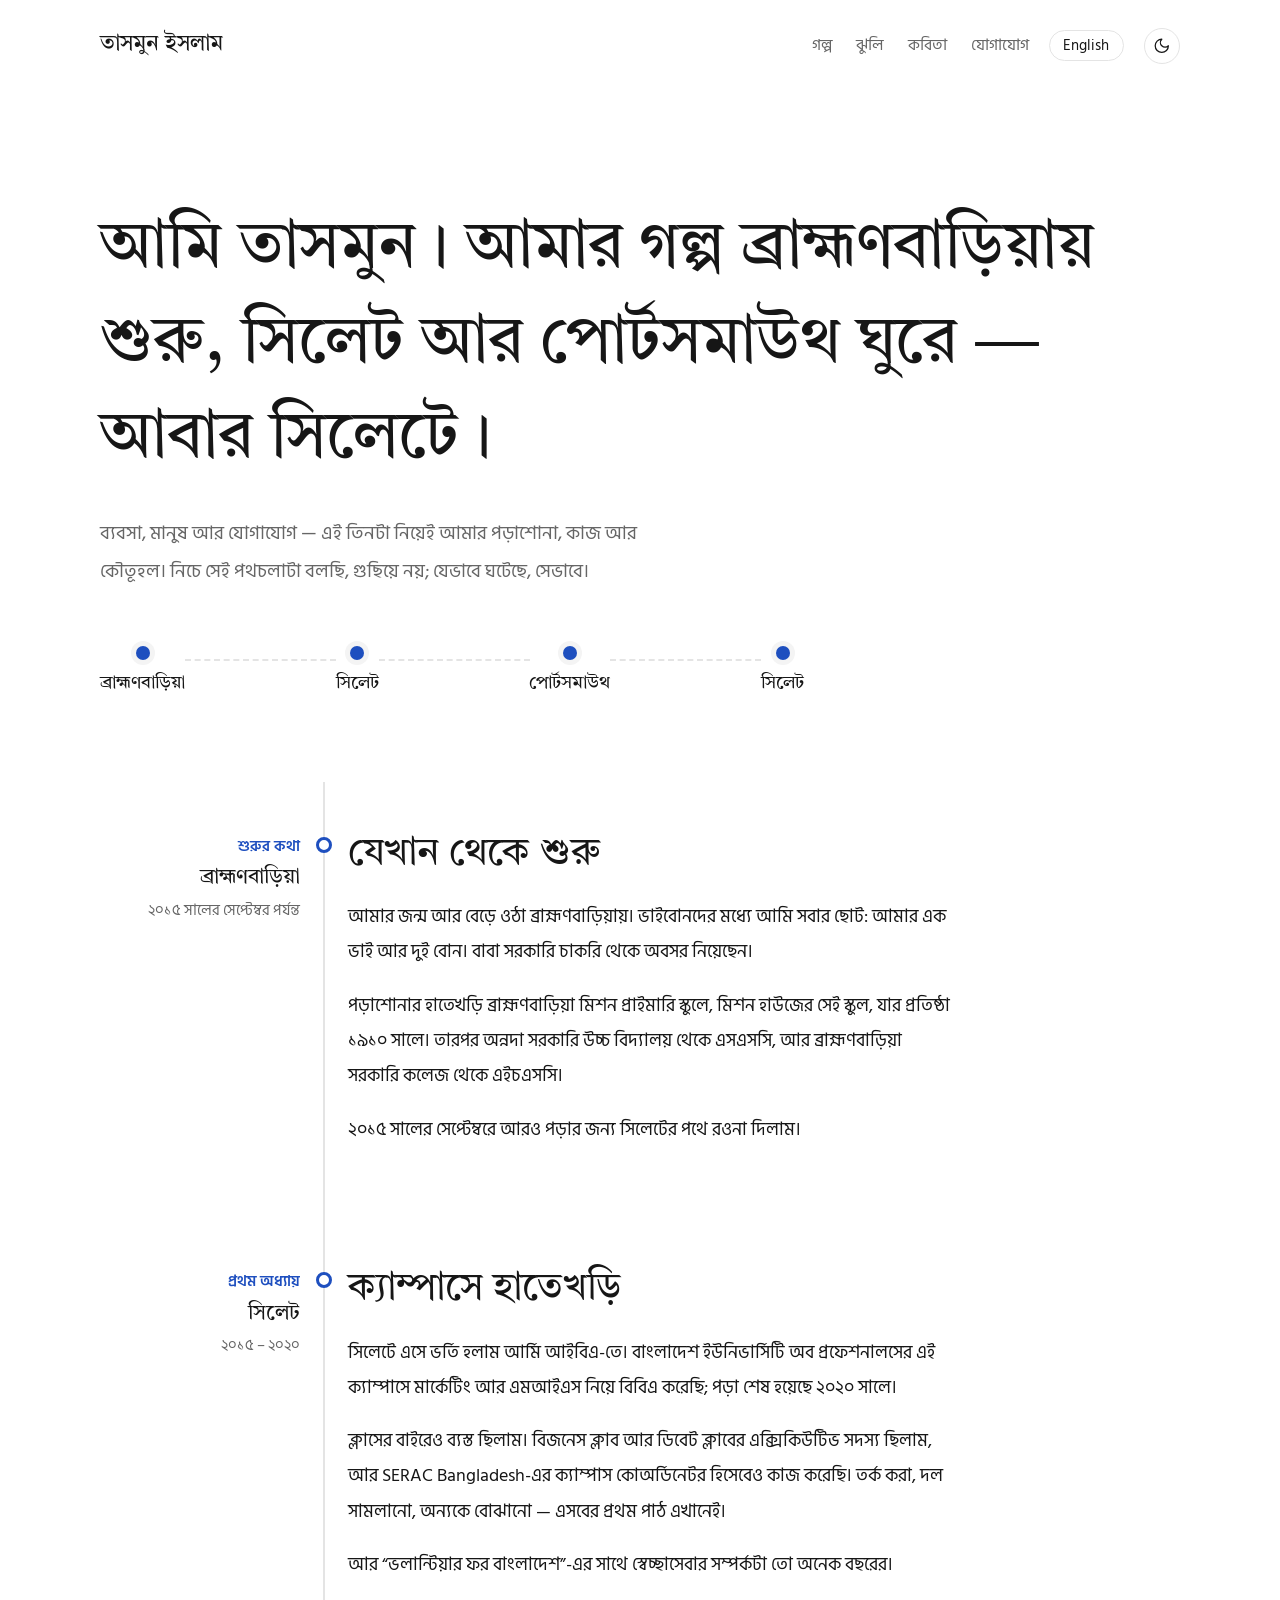
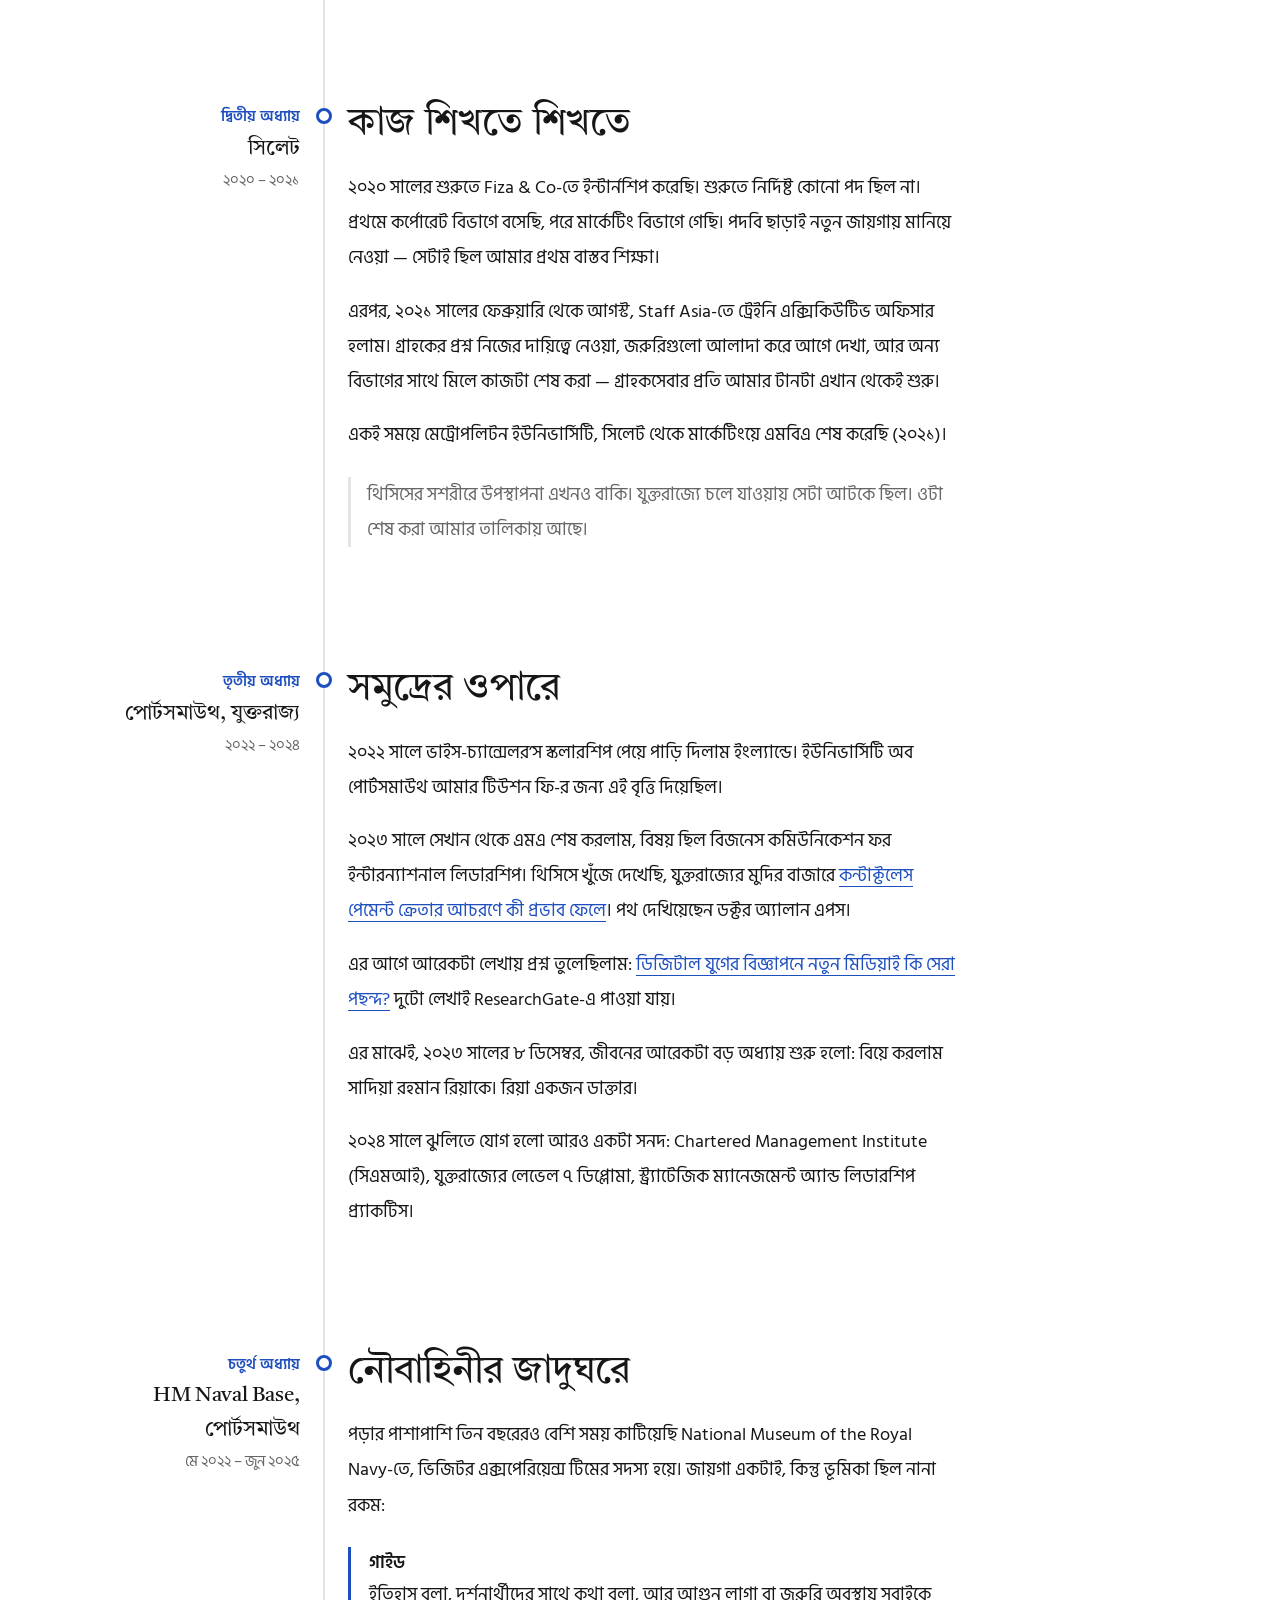
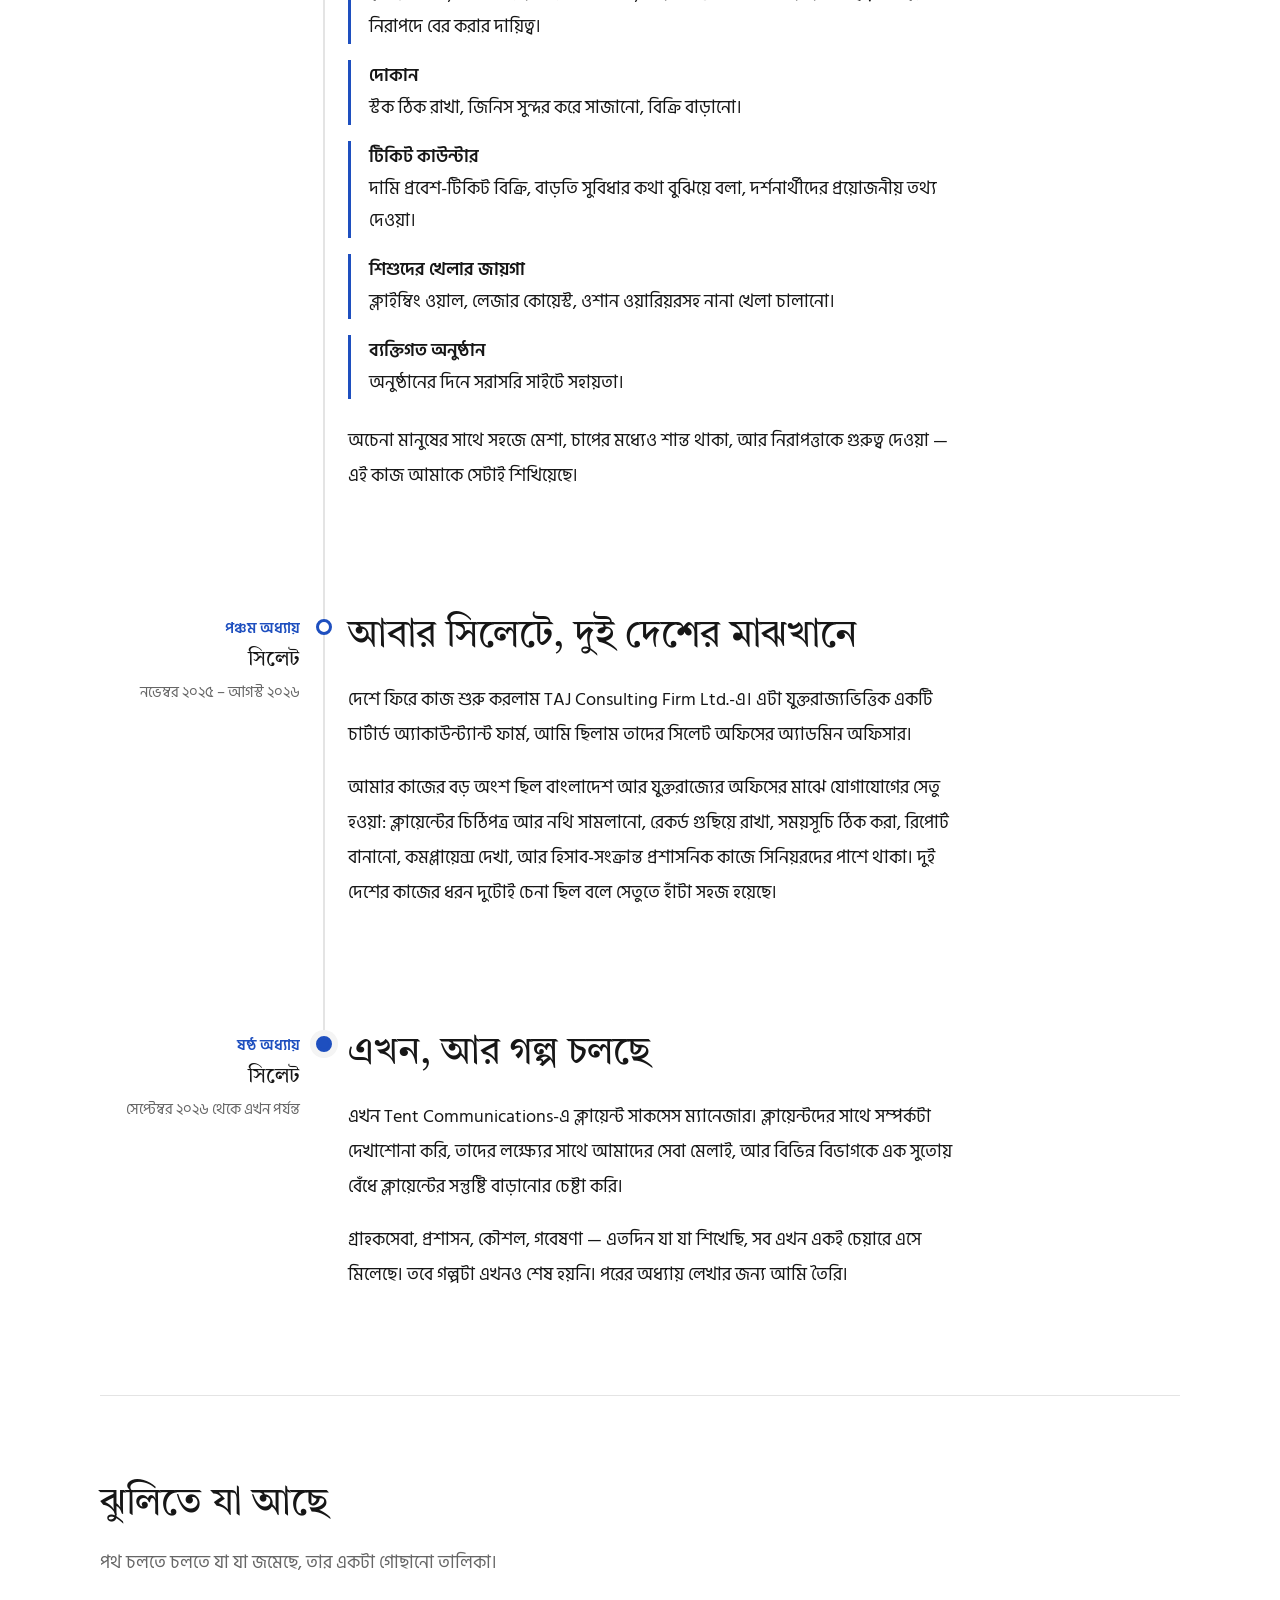
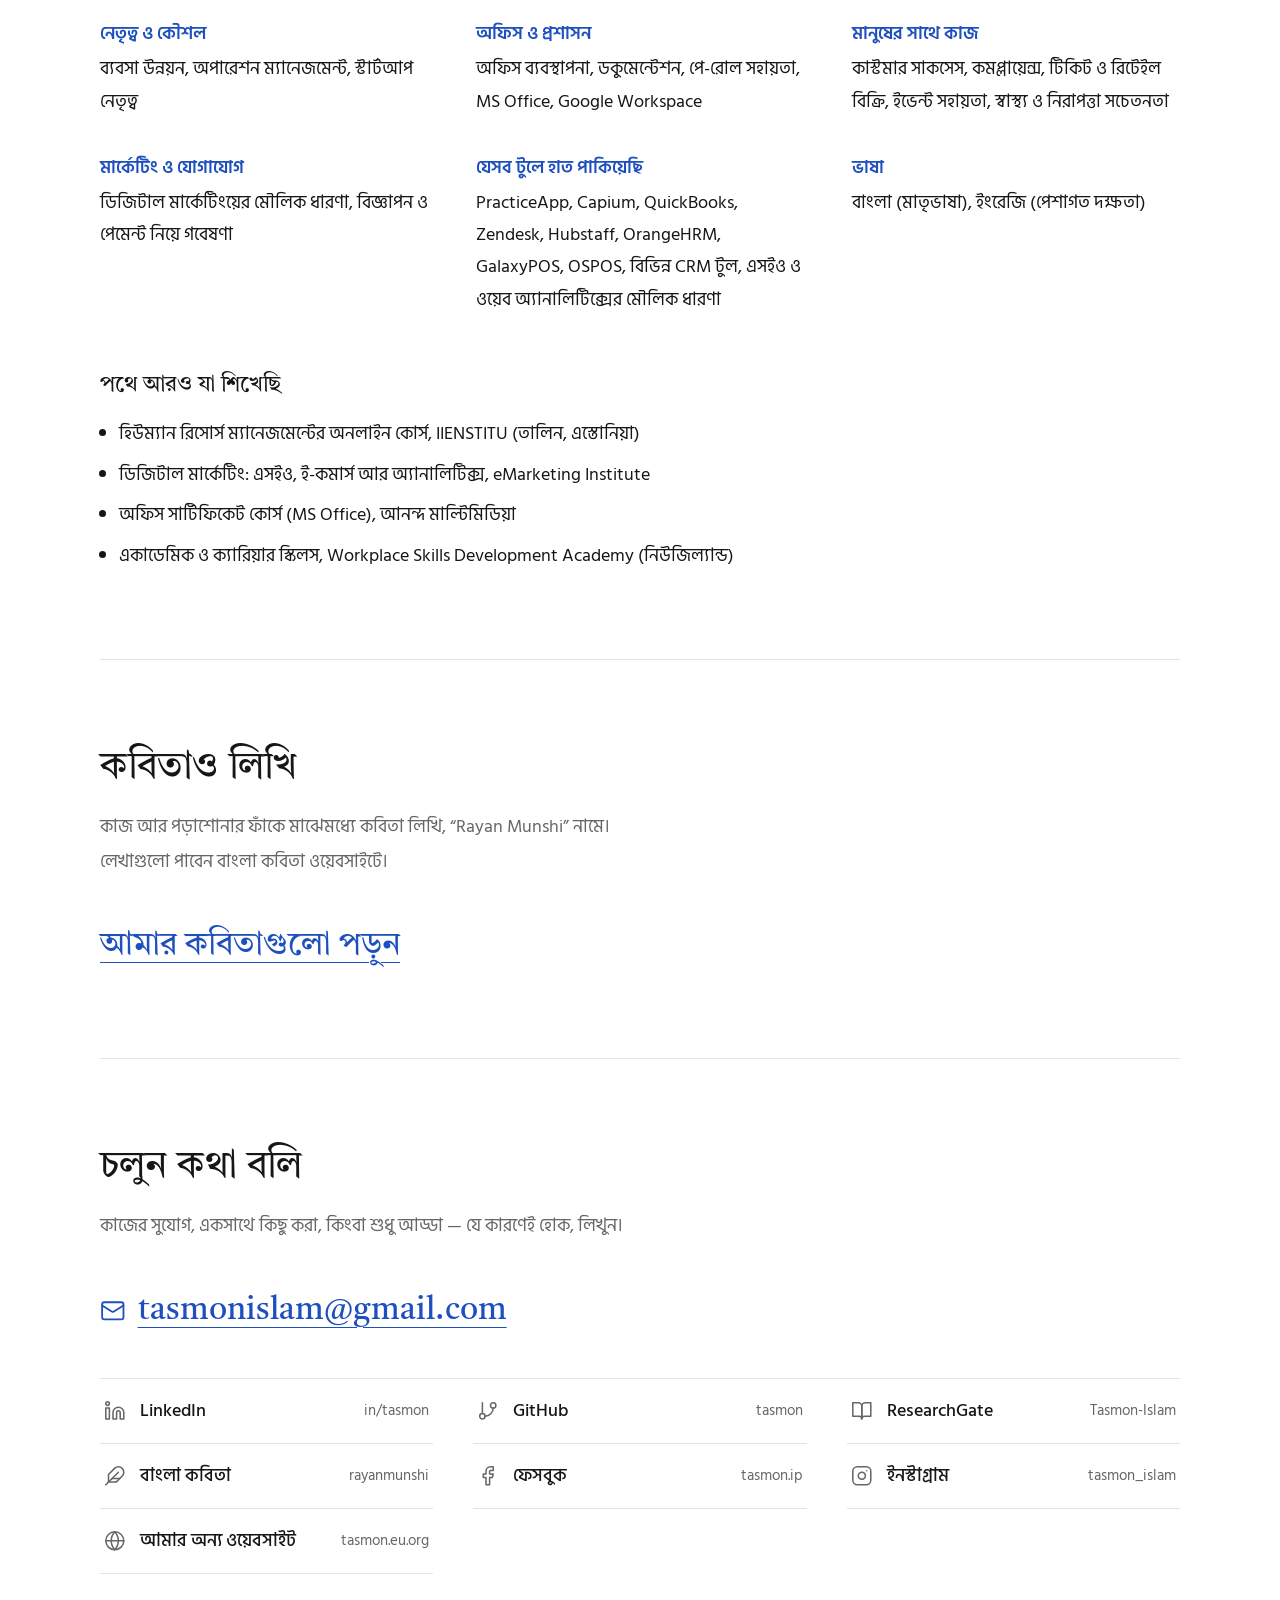
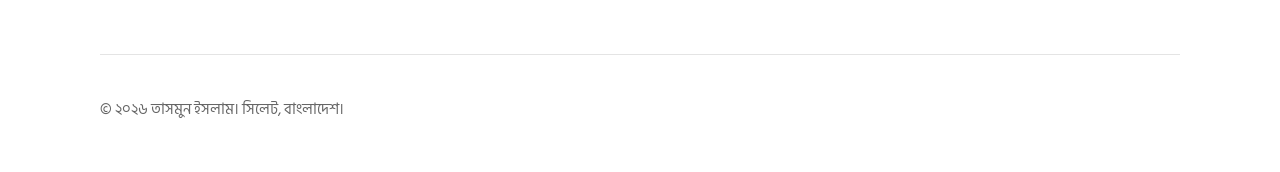
==== index.html @ 5ea4d174 "Add files via upload" ====
<!DOCTYPE html>
<html lang="bn">
<head>
<meta charset="utf-8">
<meta name="viewport" content="width=device-width, initial-scale=1">
<title>তাসমুন ইসলাম — একটা পথচলার গল্প</title>
<meta name="description" content="ব্রাহ্মণবাড়িয়া থেকে সিলেট, পোর্টসমাউথ হয়ে আবার সিলেটে — তাসমুন ইসলামের পড়াশোনা, কাজ আর শেখার গল্প।">
<meta name="theme-color" content="#FFFFFF" media="(prefers-color-scheme: light)">
<meta name="theme-color" content="#111111" media="(prefers-color-scheme: dark)">
<link rel="canonical" href="https://তাসমুন.পাতা.বাংলা/">
<link rel="alternate" hreflang="bn" href="https://তাসমুন.পাতা.বাংলা/">
<link rel="alternate" hreflang="en" href="https://তাসমুন.পাতা.বাংলা/en/">
<link rel="alternate" hreflang="x-default" href="https://তাসমুন.পাতা.বাংলা/">
<meta property="og:locale:alternate" content="en_US">
<meta property="og:type" content="website">
<meta property="og:locale" content="bn_BD">
<meta property="og:title" content="তাসমুন ইসলাম — একটা পথচলার গল্প">
<meta property="og:description" content="ব্রাহ্মণবাড়িয়া থেকে সিলেট, পোর্টসমাউথ হয়ে আবার সিলেটে — পড়াশোনা, কাজ আর শেখার গল্প।">
<meta property="og:url" content="https://তাসমুন.পাতা.বাংলা/">
<link rel="icon" href="data:image/svg+xml,%3Csvg xmlns='http://www.w3.org/2000/svg' viewBox='0 0 64 64'%3E%3Crect width='64' height='64' rx='14' fill='%23161616'/%3E%3Ctext x='32' y='46' font-size='40' text-anchor='middle' fill='%23FFFFFF' font-family='serif'%3E%E0%A6%A4%3C/text%3E%3C/svg%3E">

<link rel="preconnect" href="https://fonts.googleapis.com">
<link rel="preconnect" href="https://fonts.gstatic.com" crossorigin>
<link href="https://fonts.googleapis.com/css2?family=Hind+Siliguri:wght@400;500;600&family=Tiro+Bangla:ital@0;1&display=swap" rel="stylesheet">

<link rel="stylesheet" href="/style.css">
<script>try{var t=localStorage.getItem('theme');if(t==='dark'||t==='light')document.documentElement.setAttribute('data-theme',t)}catch(e){}</script>
</head>
<body>

<header class="wrap top">
  <a class="name" href="#top">তাসমুন ইসলাম</a>
  <div class="tools">
    <nav aria-label="প্রধান মেনু">
      <a href="#golpo">গল্প</a>
      <a href="#jhuli">ঝুলি</a>
      <a href="#kobita">কবিতা</a>
      <a href="#jogajog">যোগাযোগ</a>
    </nav>
    <a class="lang" href="/en/" hreflang="en" lang="en">English</a>
    <button class="theme-btn" type="button" aria-label="আলো বা অন্ধকার থিম বদলান">
        <svg class="i-moon" viewBox="0 0 24 24" fill="none" stroke="currentColor" stroke-width="1.7" stroke-linecap="round" stroke-linejoin="round" aria-hidden="true"><path d="M12 3a6 6 0 0 0 9 9 9 9 0 1 1-9-9Z"/></svg>
        <svg class="i-sun" viewBox="0 0 24 24" fill="none" stroke="currentColor" stroke-width="1.7" stroke-linecap="round" stroke-linejoin="round" aria-hidden="true"><circle cx="12" cy="12" r="4"/><path d="M12 2v2M12 20v2M4.93 4.93l1.41 1.41M17.66 17.66l1.41 1.41M2 12h2M20 12h2M4.93 19.07l1.41-1.41M17.66 6.34l1.41-1.41"/></svg>
      </button>
  </div>
</header>

<main id="top">
  <section class="wrap hero">
    <div class="hero-grid">
    <div>
    <h1>আমি তাসমুন। আমার গল্প ব্রাহ্মণবাড়িয়ায় শুরু, সিলেট আর পোর্টসমাউথ ঘুরে — আবার সিলেটে।</h1>
    <p>ব্যবসা, মানুষ আর যোগাযোগ — এই তিনটা নিয়েই আমার পড়াশোনা, কাজ আর কৌতূহল। নিচে সেই পথচলাটা বলছি, গুছিয়ে নয়; যেভাবে ঘটেছে, সেভাবে।</p>

    <div class="route" role="img" aria-label="আমার পথ: ব্রাহ্মণবাড়িয়া, সিলেট, পোর্টসমাউথ, তারপর আবার সিলেট">
      <div class="stop">ব্রাহ্মণবাড়িয়া</div>
      <div class="leg"></div>
      <div class="stop">সিলেট</div>
      <div class="leg"></div>
      <div class="stop">পোর্টসমাউথ</div>
      <div class="leg"></div>
      <div class="stop">সিলেট</div>
    </div>
    </div>
    <figure class="portrait"><img src="/photos/tasmon-1.jpg" alt="তাসমুন ইসলাম" width="520" height="650" loading="eager" onerror="this.closest('figure').remove()"></figure>
    </div>
  </section>

  <section class="wrap story" id="golpo" aria-label="আমার গল্প">

    <article class="chapter">
      <div class="where">
        <span class="ch">শুরুর কথা</span>
        <span class="place">ব্রাহ্মণবাড়িয়া</span>
        <span class="when">২০১৫ সালের সেপ্টেম্বর পর্যন্ত</span>
      </div>
      <div class="body">
        <h2>যেখান থেকে শুরু</h2>
        <p>আমার জন্ম আর বেড়ে ওঠা ব্রাহ্মণবাড়িয়ায়। ভাইবোনদের মধ্যে আমি সবার ছোট: আমার এক ভাই আর দুই বোন। বাবা সরকারি চাকরি থেকে অবসর নিয়েছেন।</p>
        <p>পড়াশোনার হাতেখড়ি ব্রাহ্মণবাড়িয়া মিশন প্রাইমারি স্কুলে, মিশন হাউজের সেই স্কুল, যার প্রতিষ্ঠা ১৯১০ সালে। তারপর অন্নদা সরকারি উচ্চ বিদ্যালয় থেকে এসএসসি, আর ব্রাহ্মণবাড়িয়া সরকারি কলেজ থেকে এইচএসসি।</p>
        <p>২০১৫ সালের সেপ্টেম্বরে আরও পড়ার জন্য সিলেটের পথে রওনা দিলাম।</p>
      </div>
    </article>

    <article class="chapter">
      <div class="where">
        <span class="ch">প্রথম অধ্যায়</span>
        <span class="place">সিলেট</span>
        <span class="when">২০১৫ – ২০২০</span>
      </div>
      <div class="body">
        <h2>ক্যাম্পাসে হাতেখড়ি</h2>
        <p>সিলেটে এসে ভর্তি হলাম আর্মি আইবিএ-তে। বাংলাদেশ ইউনিভার্সিটি অব প্রফেশনালসের এই ক্যাম্পাসে মার্কেটিং আর এমআইএস নিয়ে বিবিএ করেছি; পড়া শেষ হয়েছে ২০২০ সালে।</p>
        <p>ক্লাসের বাইরেও ব্যস্ত ছিলাম। বিজনেস ক্লাব আর ডিবেট ক্লাবের এক্সিকিউটিভ সদস্য ছিলাম, আর SERAC Bangladesh-এর ক্যাম্পাস কোঅর্ডিনেটর হিসেবেও কাজ করেছি। তর্ক করা, দল সামলানো, অন্যকে বোঝানো — এসবের প্রথম পাঠ এখানেই।</p>
        <p>আর “ভলান্টিয়ার ফর বাংলাদেশ”-এর সাথে স্বেচ্ছাসেবার সম্পর্কটা তো অনেক বছরের।</p>
      </div>
    </article>

    <article class="chapter">
      <div class="where">
        <span class="ch">দ্বিতীয় অধ্যায়</span>
        <span class="place">সিলেট</span>
        <span class="when">২০২০ – ২০২১</span>
      </div>
      <div class="body">
        <h2>কাজ শিখতে শিখতে</h2>
        <p>২০২০ সালের শুরুতে Fiza &amp; Co-তে ইন্টার্নশিপ করেছি। শুরুতে নির্দিষ্ট কোনো পদ ছিল না। প্রথমে কর্পোরেট বিভাগে বসেছি, পরে মার্কেটিং বিভাগে গেছি। পদবি ছাড়াই নতুন জায়গায় মানিয়ে নেওয়া — সেটাই ছিল আমার প্রথম বাস্তব শিক্ষা।</p>
        <p>এরপর, ২০২১ সালের ফেব্রুয়ারি থেকে আগস্ট, Staff Asia-তে ট্রেইনি এক্সিকিউটিভ অফিসার হলাম। গ্রাহকের প্রশ্ন নিজের দায়িত্বে নেওয়া, জরুরিগুলো আলাদা করে আগে দেখা, আর অন্য বিভাগের সাথে মিলে কাজটা শেষ করা — গ্রাহকসেবার প্রতি আমার টানটা এখান থেকেই শুরু।</p>
        <p>একই সময়ে মেট্রোপলিটন ইউনিভার্সিটি, সিলেট থেকে মার্কেটিংয়ে এমবিএ শেষ করেছি (২০২১)।</p>
        <p class="aside">থিসিসের সশরীরে উপস্থাপনা এখনও বাকি। যুক্তরাজ্যে চলে যাওয়ায় সেটা আটকে ছিল। ওটা শেষ করা আমার তালিকায় আছে।</p>
      </div>
    </article>

    <article class="chapter">
      <div class="where">
        <span class="ch">তৃতীয় অধ্যায়</span>
        <span class="place">পোর্টসমাউথ, যুক্তরাজ্য</span>
        <span class="when">২০২২ – ২০২৪</span>
      </div>
      <div class="body">
        <h2>সমুদ্রের ওপারে</h2>
        <p>২০২২ সালে ভাইস-চ্যান্সেলর’স স্কলারশিপ পেয়ে পাড়ি দিলাম ইংল্যান্ডে। ইউনিভার্সিটি অব পোর্টসমাউথ আমার টিউশন ফি-র জন্য এই বৃত্তি দিয়েছিল।</p>
        <p>২০২৩ সালে সেখান থেকে এমএ শেষ করলাম, বিষয় ছিল বিজনেস কমিউনিকেশন ফর ইন্টারন্যাশনাল লিডারশিপ। থিসিসে খুঁজে দেখেছি, যুক্তরাজ্যের মুদির বাজারে <a href="http://dx.doi.org/10.13140/RG.2.2.30650.36805" rel="noopener">কন্টাক্টলেস পেমেন্ট ক্রেতার আচরণে কী প্রভাব ফেলে</a>। পথ দেখিয়েছেন ডক্টর অ্যালান এপস।</p>
        <p>এর আগে আরেকটা লেখায় প্রশ্ন তুলেছিলাম: <a href="http://dx.doi.org/10.13140/RG.2.2.19047.56482" rel="noopener">ডিজিটাল যুগের বিজ্ঞাপনে নতুন মিডিয়াই কি সেরা পছন্দ?</a> দুটো লেখাই ResearchGate-এ পাওয়া যায়।</p>
        <p>এর মাঝেই, ২০২৩ সালের ৮ ডিসেম্বর, জীবনের আরেকটা বড় অধ্যায় শুরু হলো: বিয়ে করলাম সাদিয়া রহমান রিয়াকে। রিয়া একজন ডাক্তার।</p>
        <p>২০২৪ সালে ঝুলিতে যোগ হলো আরও একটা সনদ: Chartered Management Institute (সিএমআই), যুক্তরাজ্যের লেভেল ৭ ডিপ্লোমা, স্ট্র্যাটেজিক ম্যানেজমেন্ট অ্যান্ড লিডারশিপ প্র্যাকটিস।</p>
      </div>
    </article>

    <article class="chapter">
      <div class="where">
        <span class="ch">চতুর্থ অধ্যায়</span>
        <span class="place">HM Naval Base, পোর্টসমাউথ</span>
        <span class="when">মে ২০২২ – জুন ২০২৫</span>
      </div>
      <div class="body">
        <h2>নৌবাহিনীর জাদুঘরে</h2>
        <p>পড়ার পাশাপাশি তিন বছরেরও বেশি সময় কাটিয়েছি National Museum of the Royal Navy-তে, ভিজিটর এক্সপেরিয়েন্স টিমের সদস্য হয়ে। জায়গা একটাই, কিন্তু ভূমিকা ছিল নানা রকম:</p>
        <ul class="roles">
          <li><b>গাইড</b>ইতিহাস বলা, দর্শনার্থীদের সাথে কথা বলা, আর আগুন লাগা বা জরুরি অবস্থায় সবাইকে নিরাপদে বের করার দায়িত্ব।</li>
          <li><b>দোকান</b>স্টক ঠিক রাখা, জিনিস সুন্দর করে সাজানো, বিক্রি বাড়ানো।</li>
          <li><b>টিকিট কাউন্টার</b>দামি প্রবেশ-টিকিট বিক্রি, বাড়তি সুবিধার কথা বুঝিয়ে বলা, দর্শনার্থীদের প্রয়োজনীয় তথ্য দেওয়া।</li>
          <li><b>শিশুদের খেলার জায়গা</b>ক্লাইম্বিং ওয়াল, লেজার কোয়েস্ট, ওশান ওয়ারিয়রসহ নানা খেলা চালানো।</li>
          <li><b>ব্যক্তিগত অনুষ্ঠান</b>অনুষ্ঠানের দিনে সরাসরি সাইটে সহায়তা।</li>
        </ul>
        <p>অচেনা মানুষের সাথে সহজে মেশা, চাপের মধ্যেও শান্ত থাকা, আর নিরাপত্তাকে গুরুত্ব দেওয়া — এই কাজ আমাকে সেটাই শিখিয়েছে।</p>
      </div>
    </article>

    <article class="chapter">
      <div class="where">
        <span class="ch">পঞ্চম অধ্যায়</span>
        <span class="place">সিলেট</span>
        <span class="when">নভেম্বর ২০২৫ – আগস্ট ২০২৬</span>
      </div>
      <div class="body">
        <h2>আবার সিলেটে, দুই দেশের মাঝখানে</h2>
        <p>দেশে ফিরে কাজ শুরু করলাম TAJ Consulting Firm Ltd.-এ। এটা যুক্তরাজ্যভিত্তিক একটি চার্টার্ড অ্যাকাউন্ট্যান্ট ফার্ম, আমি ছিলাম তাদের সিলেট অফিসের অ্যাডমিন অফিসার।</p>
        <p>আমার কাজের বড় অংশ ছিল বাংলাদেশ আর যুক্তরাজ্যের অফিসের মাঝে যোগাযোগের সেতু হওয়া: ক্লায়েন্টের চিঠিপত্র আর নথি সামলানো, রেকর্ড গুছিয়ে রাখা, সময়সূচি ঠিক করা, রিপোর্ট বানানো, কমপ্লায়েন্স দেখা, আর হিসাব-সংক্রান্ত প্রশাসনিক কাজে সিনিয়রদের পাশে থাকা। দুই দেশের কাজের ধরন দুটোই চেনা ছিল বলে সেতুতে হাঁটা সহজ হয়েছে।</p>
      </div>
    </article>

    <article class="chapter now">
      <div class="where">
        <span class="ch">ষষ্ঠ অধ্যায়</span>
        <span class="place">সিলেট</span>
        <span class="when">সেপ্টেম্বর ২০২৬ থেকে এখন পর্যন্ত</span>
      </div>
      <div class="body">
        <h2>এখন, আর গল্প চলছে</h2>
        <p>এখন Tent Communications-এ ক্লায়েন্ট সাকসেস ম্যানেজার। ক্লায়েন্টদের সাথে সম্পর্কটা দেখাশোনা করি, তাদের লক্ষ্যের সাথে আমাদের সেবা মেলাই, আর বিভিন্ন বিভাগকে এক সুতোয় বেঁধে ক্লায়েন্টের সন্তুষ্টি বাড়ানোর চেষ্টা করি।</p>
        <p>গ্রাহকসেবা, প্রশাসন, কৌশল, গবেষণা — এতদিন যা যা শিখেছি, সব এখন একই চেয়ারে এসে মিলেছে। তবে গল্পটা এখনও শেষ হয়নি। পরের অধ্যায় লেখার জন্য আমি তৈরি।</p>
        <figure class="inline-photo"><img src="/photos/tasmon-2.jpg" alt="তাসমুন ইসলাম" loading="lazy" onerror="this.closest('figure').remove()"></figure>
      </div>
    </article>
  </section>

  <section class="wrap sec" id="jhuli">
    <h2>ঝুলিতে যা আছে</h2>
    <p class="lead">পথ চলতে চলতে যা যা জমেছে, তার একটা গোছানো তালিকা।</p>
    <dl class="bag">
      <div><dt>নেতৃত্ব ও কৌশল</dt><dd>ব্যবসা উন্নয়ন, অপারেশন ম্যানেজমেন্ট, স্টার্টআপ নেতৃত্ব</dd></div>
      <div><dt>অফিস ও প্রশাসন</dt><dd>অফিস ব্যবস্থাপনা, ডকুমেন্টেশন, পে-রোল সহায়তা, MS Office, Google Workspace</dd></div>
      <div><dt>মানুষের সাথে কাজ</dt><dd>কাস্টমার সাকসেস, কমপ্লায়েন্স, টিকিট ও রিটেইল বিক্রি, ইভেন্ট সহায়তা, স্বাস্থ্য ও নিরাপত্তা সচেতনতা</dd></div>
      <div><dt>মার্কেটিং ও যোগাযোগ</dt><dd>ডিজিটাল মার্কেটিংয়ের মৌলিক ধারণা, বিজ্ঞাপন ও পেমেন্ট নিয়ে গবেষণা</dd></div>
      <div><dt>যেসব টুলে হাত পাকিয়েছি</dt><dd>PracticeApp, Capium, QuickBooks, Zendesk, Hubstaff, OrangeHRM, GalaxyPOS, OSPOS, বিভিন্ন CRM টুল, এসইও ও ওয়েব অ্যানালিটিক্সের মৌলিক ধারণা</dd></div>
      <div><dt>ভাষা</dt><dd>বাংলা (মাতৃভাষা), ইংরেজি (পেশাগত দক্ষতা)</dd></div>
    </dl>

    <div class="learned">
      <h3>পথে আরও যা শিখেছি</h3>
      <ul>
        <li>হিউম্যান রিসোর্স ম্যানেজমেন্টের অনলাইন কোর্স, IIENSTITU (তালিন, এস্তোনিয়া)</li>
        <li>ডিজিটাল মার্কেটিং: এসইও, ই-কমার্স আর অ্যানালিটিক্স, eMarketing Institute</li>
        <li>অফিস সার্টিফিকেট কোর্স (MS Office), আনন্দ মাল্টিমিডিয়া</li>
        <li>একাডেমিক ও ক্যারিয়ার স্কিলস, Workplace Skills Development Academy (নিউজিল্যান্ড)</li>
      </ul>
    </div>
  </section>

  <section class="wrap sec" id="kobita">
    <h2>কবিতাও লিখি</h2>
    <p class="lead">কাজ আর পড়াশোনার ফাঁকে মাঝেমধ্যে কবিতা লিখি, “Rayan Munshi” নামে। লেখাগুলো পাবেন বাংলা কবিতা ওয়েবসাইটে।</p>
    <a class="mail" href="https://www.bangla-kobita.com/rayanmunshi/" rel="me noopener">আমার কবিতাগুলো পড়ুন</a>
  </section>

  <section class="wrap sec" id="jogajog">
    <h2>চলুন কথা বলি</h2>
    <p class="lead">কাজের সুযোগ, একসাথে কিছু করা, কিংবা শুধু আড্ডা — যে কারণেই হোক, লিখুন।</p>
    <div class="mail-row"><svg class="ico" viewBox="0 0 24 24" aria-hidden="true"><rect x="2" y="4" width="20" height="16" rx="2"/><path d="m22 7-8.97 5.7a1.94 1.94 0 0 1-2.06 0L2 7"/></svg><a class="mail" href="mailto:tasmonislam@gmail.com">tasmonislam@gmail.com</a></div>

    <ul class="links">
      <li><a href="https://www.linkedin.com/in/tasmon/" rel="me noopener"><svg class="ico" viewBox="0 0 24 24" aria-hidden="true"><path d="M16 8a6 6 0 0 1 6 6v7h-4v-7a2 2 0 0 0-2-2 2 2 0 0 0-2 2v7h-4v-7a6 6 0 0 1 6-6z"/><rect x="2" y="9" width="4" height="12"/><circle cx="4" cy="4" r="2"/></svg><b>LinkedIn</b> <span>in/tasmon</span></a></li>
      <li><a href="http://github.com/tasmon" rel="me noopener"><svg class="ico" viewBox="0 0 24 24" aria-hidden="true"><line x1="6" y1="3" x2="6" y2="15"/><circle cx="18" cy="6" r="3"/><circle cx="6" cy="18" r="3"/><path d="M18 9a9 9 0 0 1-9 9"/></svg><b>GitHub</b> <span>tasmon</span></a></li>
      <li><a href="https://www.researchgate.net/profile/Tasmon-Islam" rel="me noopener"><svg class="ico" viewBox="0 0 24 24" aria-hidden="true"><path d="M2 3h6a4 4 0 0 1 4 4v14a3 3 0 0 0-3-3H2z"/><path d="M22 3h-6a4 4 0 0 0-4 4v14a3 3 0 0 1 3-3h7z"/></svg><b>ResearchGate</b> <span>Tasmon-Islam</span></a></li>
      <li><a href="https://www.bangla-kobita.com/rayanmunshi/" rel="me noopener"><svg class="ico" viewBox="0 0 24 24" aria-hidden="true"><path d="M20.24 12.24a6 6 0 0 0-8.49-8.49L5 10.5V19h8.5z"/><line x1="16" y1="8" x2="2" y2="22"/><line x1="17.5" y1="15" x2="9" y2="15"/></svg><b>বাংলা কবিতা</b> <span>rayanmunshi</span></a></li>
      <li><a href="https://www.facebook.com/tasmon.ip" rel="me noopener"><svg class="ico" viewBox="0 0 24 24" aria-hidden="true"><path d="M18 2h-3a5 5 0 0 0-5 5v3H7v4h3v8h4v-8h3l1-4h-4V7a1 1 0 0 1 1-1h3z"/></svg><b>ফেসবুক</b> <span>tasmon.ip</span></a></li>
      <li><a href="https://www.instagram.com/tasmon_islam/" rel="me noopener"><svg class="ico" viewBox="0 0 24 24" aria-hidden="true"><rect x="2" y="2" width="20" height="20" rx="5"/><path d="M16 11.37A4 4 0 1 1 12.63 8 4 4 0 0 1 16 11.37z"/><line x1="17.5" y1="6.5" x2="17.51" y2="6.5"/></svg><b>ইনস্টাগ্রাম</b> <span>tasmon_islam</span></a></li>
      <li><a href="https://tasmon.eu.org" rel="me noopener"><svg class="ico" viewBox="0 0 24 24" aria-hidden="true"><circle cx="12" cy="12" r="10"/><line x1="2" y1="12" x2="22" y2="12"/><path d="M12 2a15.3 15.3 0 0 1 4 10 15.3 15.3 0 0 1-4 10 15.3 15.3 0 0 1-4-10 15.3 15.3 0 0 1 4-10z"/></svg><b>আমার অন্য ওয়েবসাইট</b> <span>tasmon.eu.org</span></a></li>
    </ul>
  </section>
</main>

<footer class="wrap">
  © ২০২৬ তাসমুন ইসলাম। সিলেট, বাংলাদেশ।
</footer>

<script src="/theme.js" defer></script>
</body>
</html>
---- style.css ----
:root {
  --bg: #FFFFFF;
  --ink: #161616;
  --muted: #666666;
  --line: #E4E4E4;
  --wash: #F4F4F4;
  --accent: #1E4FBF;
  --serif: "Tiro Bangla", "Noto Serif Bengali", "Kalpurush", serif;
  --sans: "Hind Siliguri", "Noto Sans Bengali", "Nirmala UI", system-ui, sans-serif;
  --gutter: 200px;
  --gap: 3rem;
}
@media (prefers-color-scheme: dark) {
  :root:not([data-theme="light"]) {
    --bg: #111111;
    --ink: #EDEDED;
    --muted: #A3A3A3;
    --line: #2C2C2C;
    --wash: #1A1A1A;
    --accent: #8AB4F8;
  }
}
:root[data-theme="dark"] {
  --bg: #111111;
  --ink: #EDEDED;
  --muted: #A3A3A3;
  --line: #2C2C2C;
  --wash: #1A1A1A;
  --accent: #8AB4F8;
}

*, *::before, *::after { box-sizing: border-box; }
html { scroll-behavior: smooth; -webkit-text-size-adjust: 100%; }
body {
  margin: 0;
  background: var(--bg);
  color: var(--ink);
  font-family: var(--sans);
  font-size: 1.125rem;
  line-height: 1.95;
}
a { color: var(--accent); text-decoration-thickness: 1px; text-underline-offset: 0.25em; }
a:hover { text-decoration-thickness: 2px; }
:focus-visible { outline: 3px solid var(--accent); outline-offset: 3px; border-radius: 2px; }

.wrap { width: min(1080px, 100% - 2.5rem); margin-inline: auto; }

/* header */
.top { display: flex; justify-content: space-between; align-items: baseline; padding-block: 1.5rem; gap: 1rem; flex-wrap: wrap; }
.top .name { font-family: var(--serif); font-size: 1.35rem; color: var(--ink); text-decoration: none; }
.top nav { display: flex; gap: 1.5rem; }
.top nav a { color: var(--muted); text-decoration: none; font-size: 1rem; }
.top nav a:hover { color: var(--accent); text-decoration: underline; }

/* hero */
.hero { padding-block: clamp(3rem, 9vw, 7rem) clamp(3rem, 7vw, 5rem); }
.hero h1 {
  font-family: var(--serif);
  font-weight: 400;
  font-size: clamp(2.1rem, 5.6vw, 4.1rem);
  line-height: 1.45;
  margin: 0 0 1.75rem;
  max-width: 17em;
}
.hero p { max-width: 36rem; margin: 0; color: var(--muted); font-size: 1.2rem; }

.route {
  display: flex; align-items: center; gap: 0;
  margin-top: 3.5rem; max-width: 44rem;
  font-family: var(--serif); font-size: 1.15rem;
}
.route .stop { display: flex; flex-direction: column; align-items: center; gap: .35rem; flex: none; }
.route .stop::before {
  content: ""; width: 14px; height: 14px; border-radius: 50%;
  background: var(--accent); box-shadow: 0 0 0 5px var(--wash);
}
.route .leg {
  flex: 1; height: 0; border-top: 2px dashed var(--line);
  margin-bottom: 1.7rem; transform-origin: left center;
  animation: draw 1.4s .3s cubic-bezier(.3,.7,.2,1) both;
}
.route .leg:nth-child(4) { animation-delay: .9s; }
.route .leg:nth-child(6) { animation-delay: 1.5s; }
@keyframes draw { from { transform: scaleX(0); } to { transform: scaleX(1); } }

/* story */
.story { padding-bottom: 2rem; }
.chapter {
  display: grid; grid-template-columns: var(--gutter) 1fr; column-gap: var(--gap);
  position: relative; padding-block: 2.75rem 3.25rem;
}
.chapter::before { /* thread */
  content: ""; position: absolute; top: 0; bottom: 0;
  left: calc(var(--gutter) + var(--gap) / 2 - 1px); width: 2px; background: var(--line);
}
.chapter::after { /* knot */
  content: ""; position: absolute; top: 3.45rem;
  left: calc(var(--gutter) + var(--gap) / 2 - 8px);
  width: 16px; height: 16px; border-radius: 50%;
  background: var(--bg); border: 3px solid var(--accent);
}
.chapter.now::after { background: var(--accent); box-shadow: 0 0 0 6px var(--wash); }
.chapter:last-child::before { bottom: auto; height: 3.45rem; }

.where { align-self: start; position: sticky; top: 1.5rem; text-align: right; line-height: 1.6; padding-top: .55rem; }
.where .ch { display: block; color: var(--accent); font-weight: 600; font-size: .95rem; }
.where .place { display: block; font-family: var(--serif); font-size: 1.3rem; margin-top: .15rem; }
.where .when { display: block; color: var(--muted); font-size: .95rem; margin-top: .25rem; }

.body { max-width: 38rem; }
.body h2 { font-family: var(--serif); font-weight: 400; font-size: clamp(1.7rem, 3.6vw, 2.4rem); line-height: 1.5; margin: 0 0 1rem; }
.body p { margin: 0 0 1.15rem; }
.body .aside { color: var(--muted); border-left: 3px solid var(--line); padding-left: 1rem; margin-top: 1.5rem; }

.roles { list-style: none; margin: 1.5rem 0; padding: 0; display: grid; gap: 1rem; }
.roles li { padding-left: 1.1rem; border-left: 3px solid var(--accent); line-height: 1.8; }
.roles b { font-weight: 600; display: block; }

/* shared section heads */
.sec { padding-block: clamp(3rem, 7vw, 5rem); border-top: 1px solid var(--line); }
.sec h2 { font-family: var(--serif); font-weight: 400; font-size: clamp(1.7rem, 3.6vw, 2.4rem); line-height: 1.5; margin: 0 0 .75rem; }
.sec .lead { color: var(--muted); max-width: 36rem; margin: 0 0 2.25rem; }

/* skills */
.bag { display: grid; grid-template-columns: repeat(auto-fit, minmax(260px, 1fr)); gap: 2rem 3rem; margin: 0; }
.bag dt { font-weight: 600; color: var(--accent); }
.bag dd { margin: .1rem 0 0; color: var(--ink); line-height: 1.8; }
.learned { margin-top: 3rem; max-width: 40rem; }
.learned h3 { font-family: var(--serif); font-weight: 400; font-size: 1.4rem; margin: 0 0 .5rem; }
.learned ul { margin: 0; padding-left: 1.2rem; }
.learned li { margin-bottom: .35rem; }

/* contact */
.mail { font-family: var(--serif); font-size: clamp(1.3rem, 3.4vw, 2rem); overflow-wrap: anywhere; }
.links { list-style: none; padding: 0; margin: 2.25rem 0 0; display: grid; grid-template-columns: repeat(auto-fit, minmax(240px, 1fr)); gap: 0; border-top: 1px solid var(--line); }
.links li { border-bottom: 1px solid var(--line); }
.links a {
  display: flex; justify-content: space-between; align-items: baseline; gap: 1rem;
  padding: .9rem .25rem; text-decoration: none; color: var(--ink);
}
.links a span { color: var(--muted); font-size: .95rem; direction: ltr; }
.links a:hover { color: var(--accent); background: var(--wash); }

footer { padding-block: 2.5rem 3rem; color: var(--muted); font-size: .95rem; border-top: 1px solid var(--line); }

/* mobile */
@media (max-width: 800px) {
  :root { --gutter: 0px; --gap: 0px; }
  .chapter { display: block; padding-left: 2.25rem; }
  .chapter::before { left: 7px; }
  .chapter::after { left: 0; }
  .where { position: static; text-align: left; padding: 0 0 .75rem; }
  .where .ch, .where .place, .where .when { display: inline; margin: 0; }
  .where .place { margin-left: .5rem; font-size: 1.1rem; }
  .where .when { display: block; margin-top: .1rem; }
}
@media (max-width: 520px) {
  .route { font-size: .9rem; }
  .route .stop::before { width: 12px; height: 12px; box-shadow: 0 0 0 4px var(--wash); }
}
@media (prefers-reduced-motion: reduce) {
  html { scroll-behavior: auto; }
  .route .leg { animation: none; }
}

/* ---- header tools ---- */
.top .tools { display: flex; align-items: center; gap: 1.25rem; }
.top .lang { color: var(--ink); text-decoration: none; font-size: .95rem; border: 1px solid var(--line); border-radius: 999px; padding: .1rem .85rem; line-height: 1.7; }
.top .lang:hover { border-color: var(--accent); color: var(--accent); }
.theme-btn {
  appearance: none; background: none; border: 1px solid var(--line); color: var(--ink);
  width: 2.25rem; height: 2.25rem; border-radius: 50%; cursor: pointer; padding: 0;
  display: grid; place-items: center;
}
.theme-btn:hover { border-color: var(--accent); color: var(--accent); }
.theme-btn svg { width: 1.1rem; height: 1.1rem; }
.theme-btn .i-sun { display: none; }
.theme-btn[data-mode="dark"] .i-sun { display: block; }
.theme-btn[data-mode="dark"] .i-moon { display: none; }

/* ---- icons ---- */
.ico { width: 1.35rem; height: 1.35rem; fill: none; stroke: currentColor; stroke-width: 1.7; stroke-linecap: round; stroke-linejoin: round; flex: none; }
.links a { display: grid; grid-template-columns: 1.35rem 1fr auto; align-items: center; gap: .9rem; }
.links a .ico { color: var(--muted); }
.links a:hover .ico { color: var(--accent); }
.mail-row { display: flex; align-items: center; gap: .75rem; flex-wrap: wrap; }
.mail-row .ico { width: 1.6rem; height: 1.6rem; color: var(--accent); }

/* ---- photos ---- */
.hero-grid { display: grid; grid-template-columns: 1fr; gap: 2.5rem; }
.hero-grid:has(.portrait) { grid-template-columns: minmax(0, 1fr) 260px; align-items: end; }
.portrait { margin: 0; }
.portrait img { display: block; width: 100%; aspect-ratio: 4 / 5; object-fit: cover; border-radius: 6px; background: var(--wash); }
.inline-photo { margin: 1.75rem 0 0; }
.inline-photo img { display: block; width: 100%; max-height: 420px; object-fit: cover; border-radius: 6px; background: var(--wash); }
@media (max-width: 800px) {
  .hero-grid:has(.portrait) { grid-template-columns: 1fr; }
  .portrait { max-width: 240px; order: -1; }
}

/* ---- English version ---- */
html[lang="en"] {
  --serif: "Newsreader", Georgia, "Times New Roman", serif;
  --sans: "Inter", system-ui, -apple-system, "Segoe UI", sans-serif;
}
html[lang="en"] body { line-height: 1.7; font-size: 1.05rem; }
html[lang="en"] .hero h1 { line-height: 1.2; font-size: clamp(2.2rem, 5.6vw, 4rem); letter-spacing: -.01em; }
html[lang="en"] .body h2,
html[lang="en"] .sec h2 { line-height: 1.25; }
html[lang="en"] .hero p { font-size: 1.15rem; }
html[lang="en"] .where { line-height: 1.5; }
html[lang="en"] .roles li, html[lang="en"] .bag dd { line-height: 1.65; }
.links b { font-weight: 500; }

@media (max-width: 640px) {
  .top .tools { width: 100%; justify-content: space-between; flex-wrap: wrap; gap: .75rem 1rem; }
  .top nav { gap: 1rem; flex-wrap: wrap; }
}

.links { grid-template-columns: repeat(auto-fit, minmax(min(100%, 320px), 1fr)); column-gap: 2.5rem; }
.links b, .links a span { white-space: nowrap; }
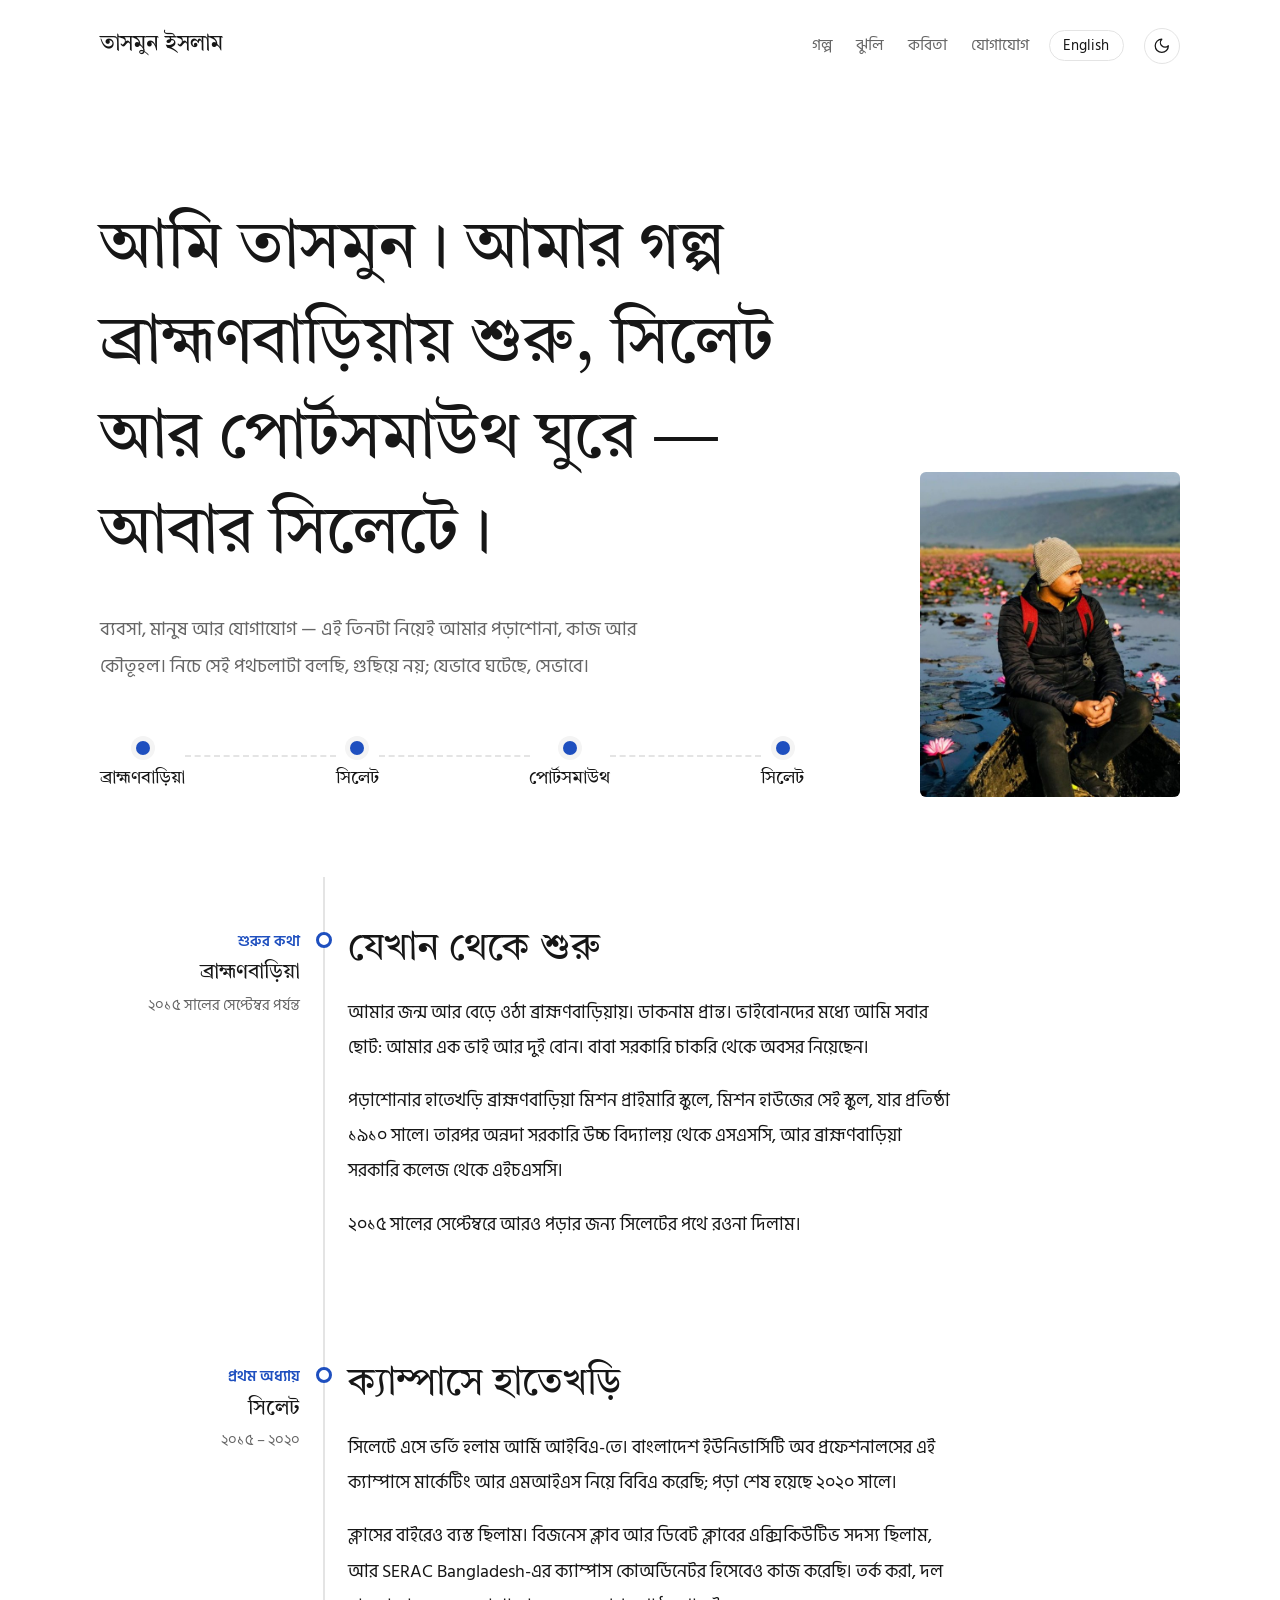
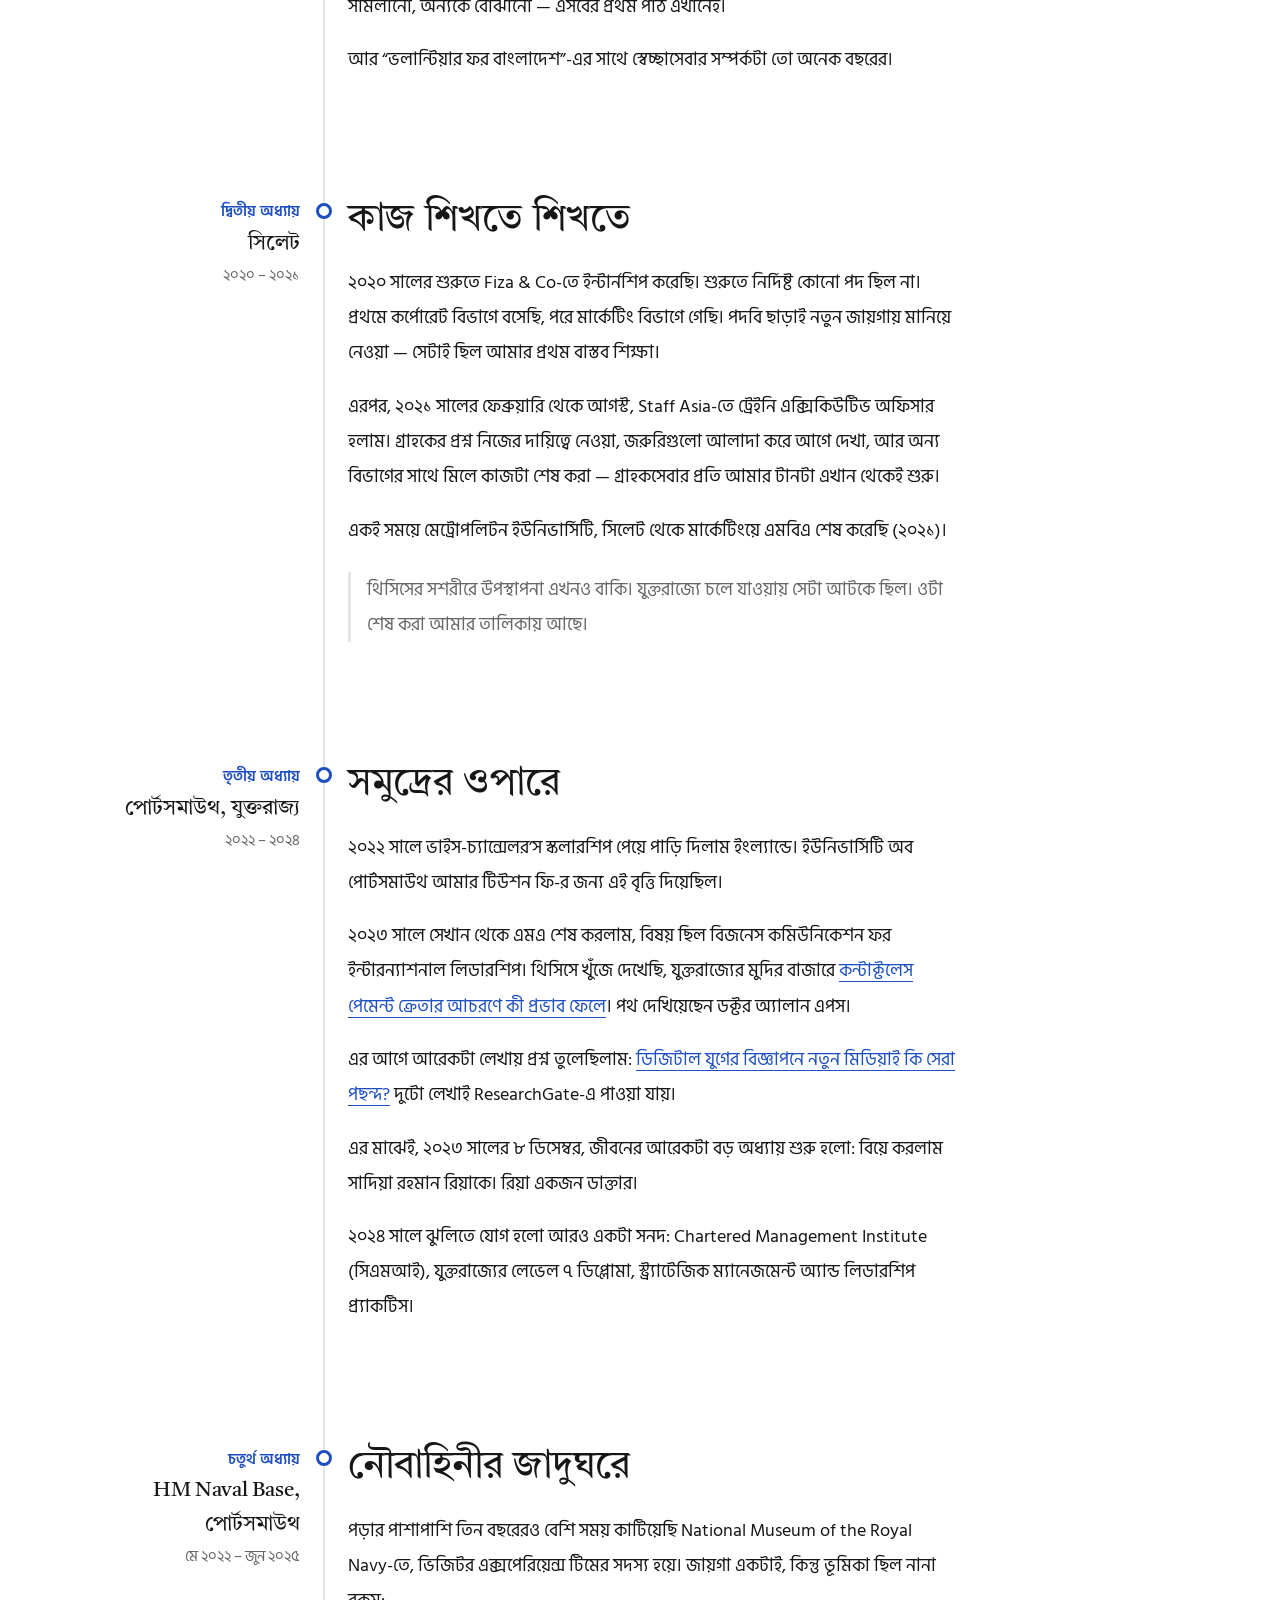
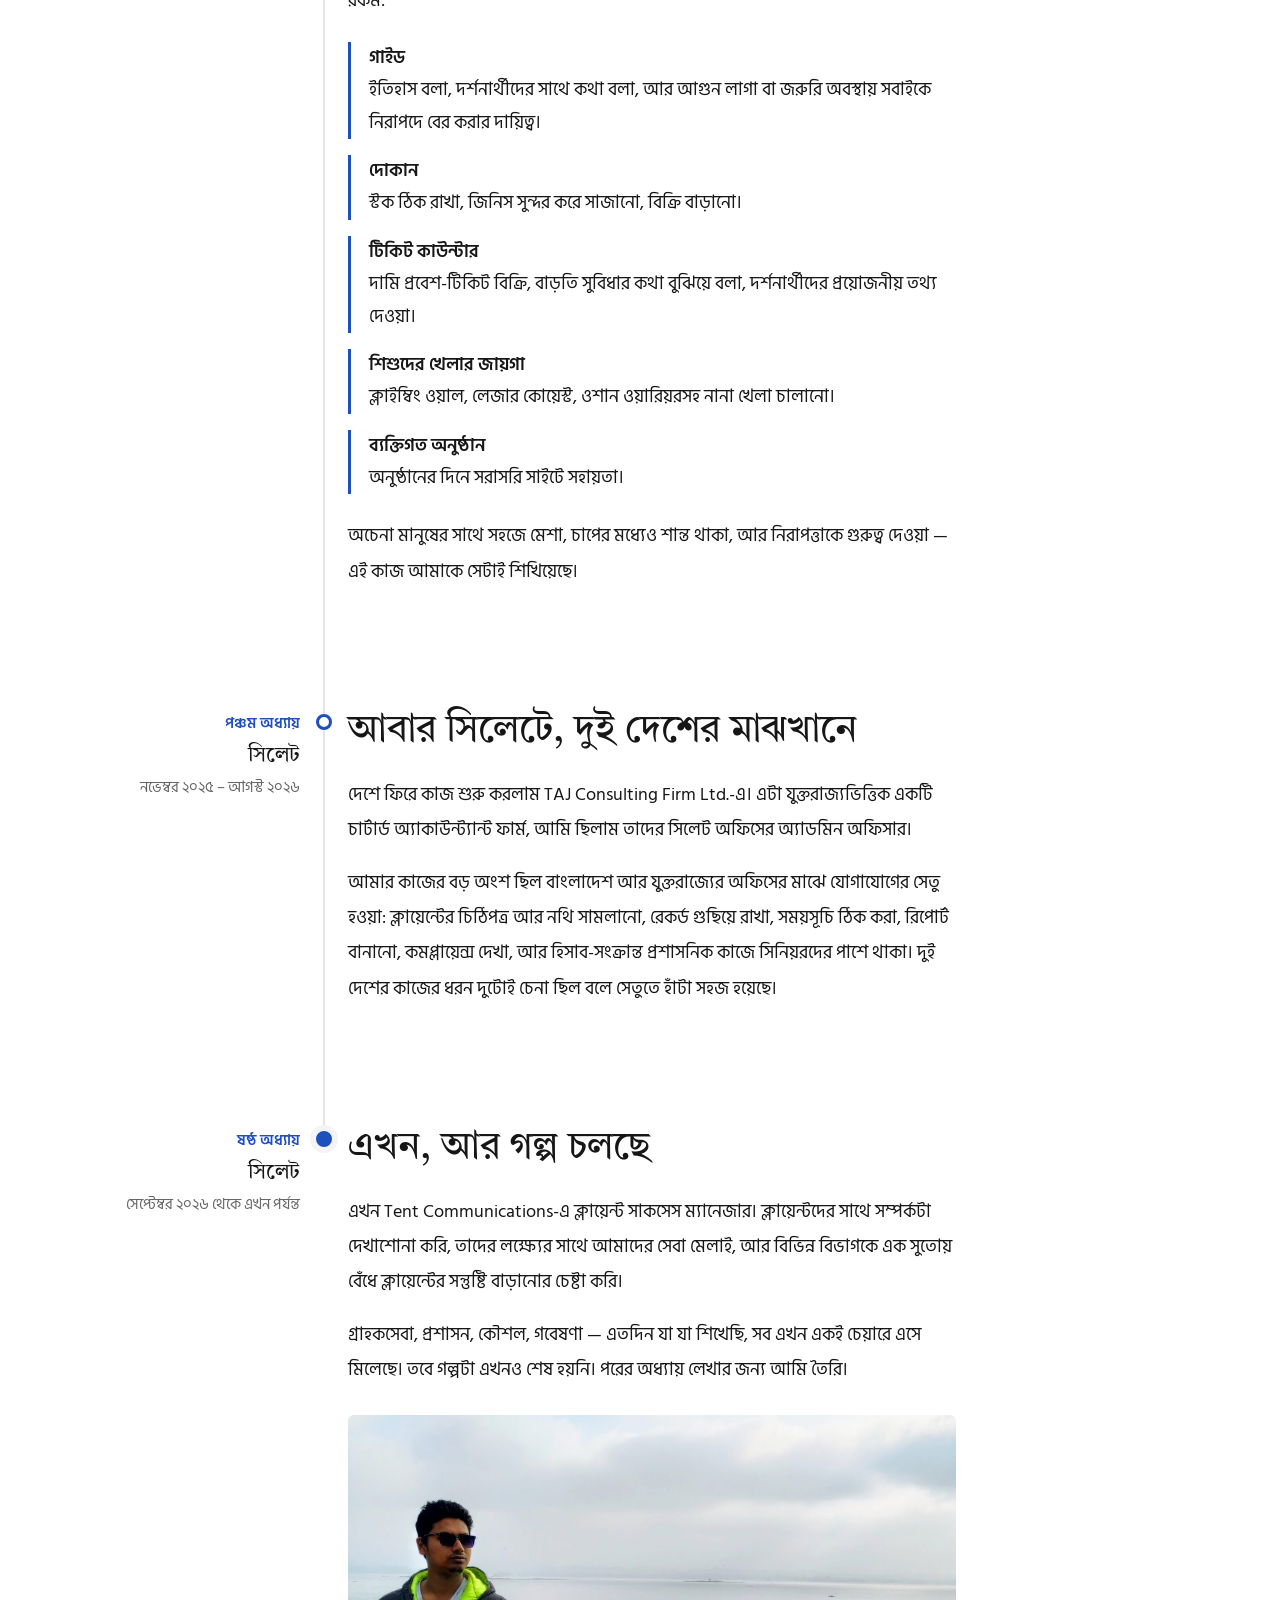
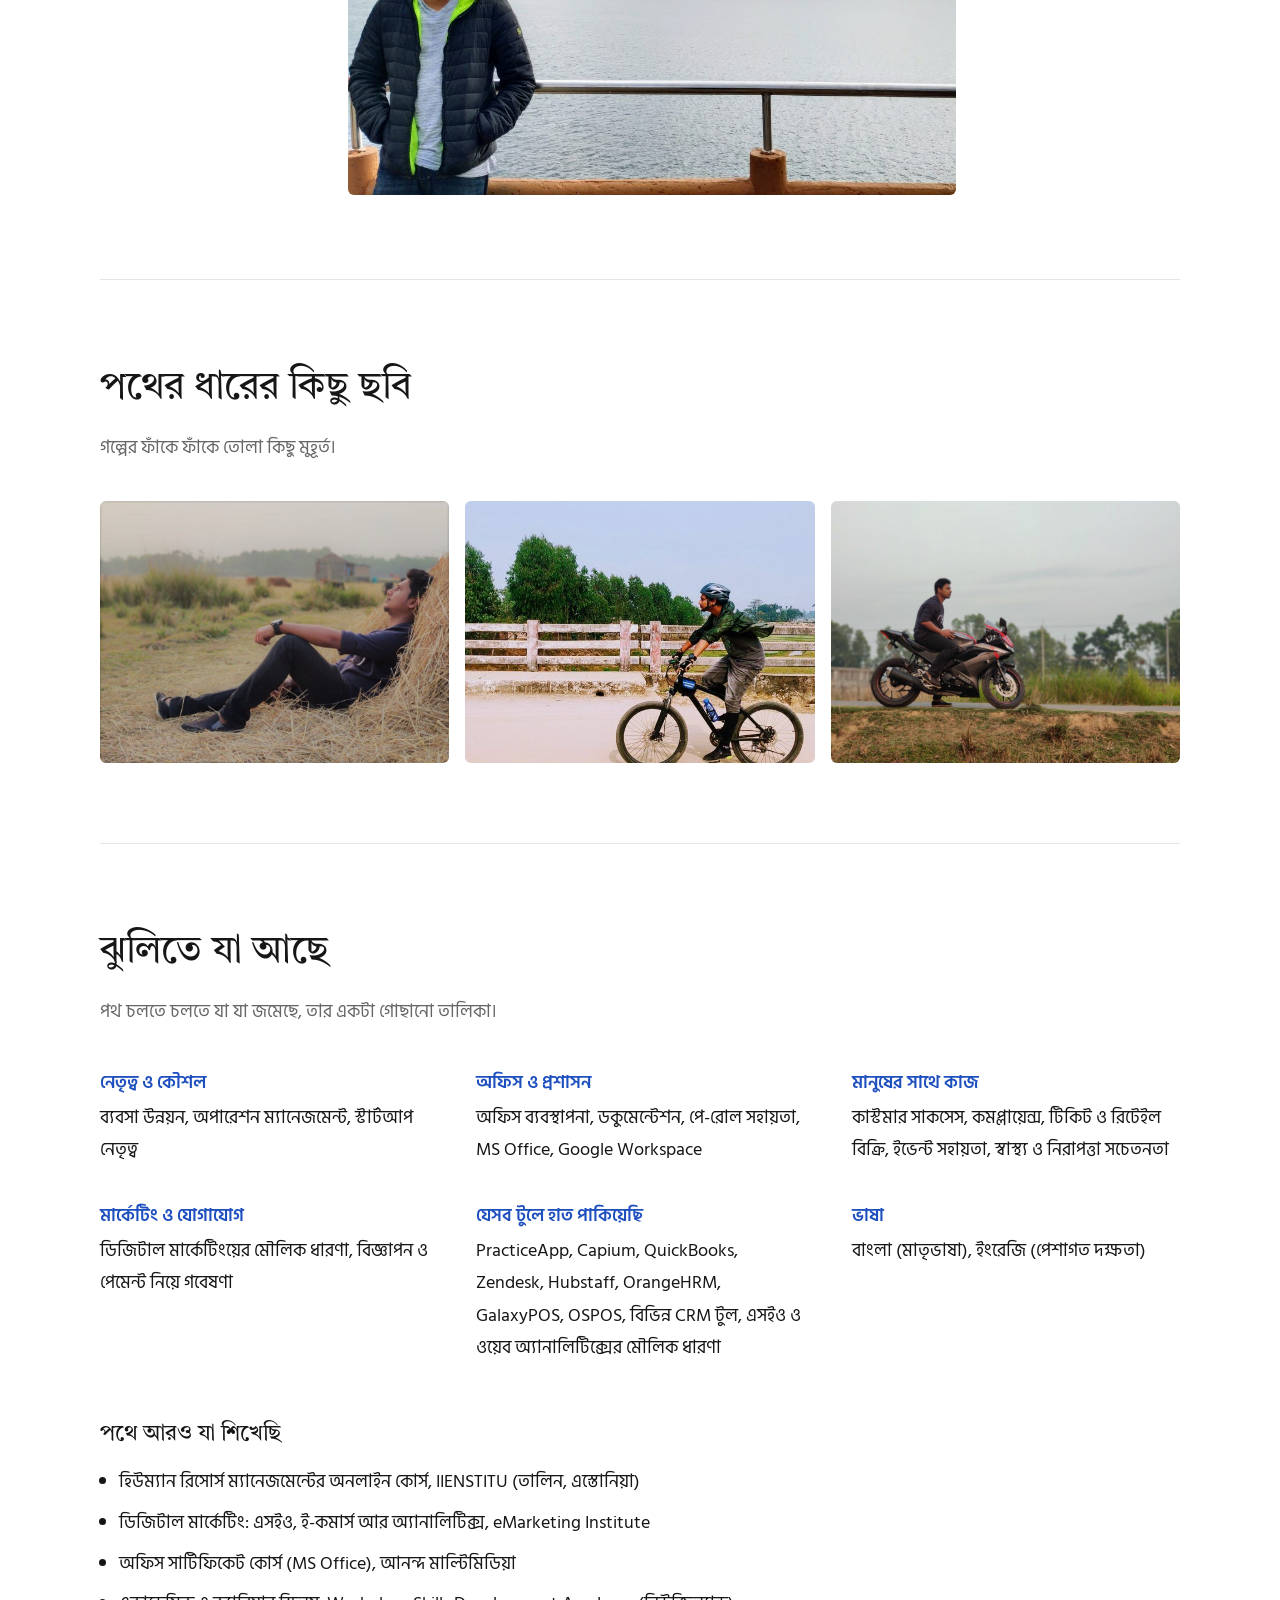
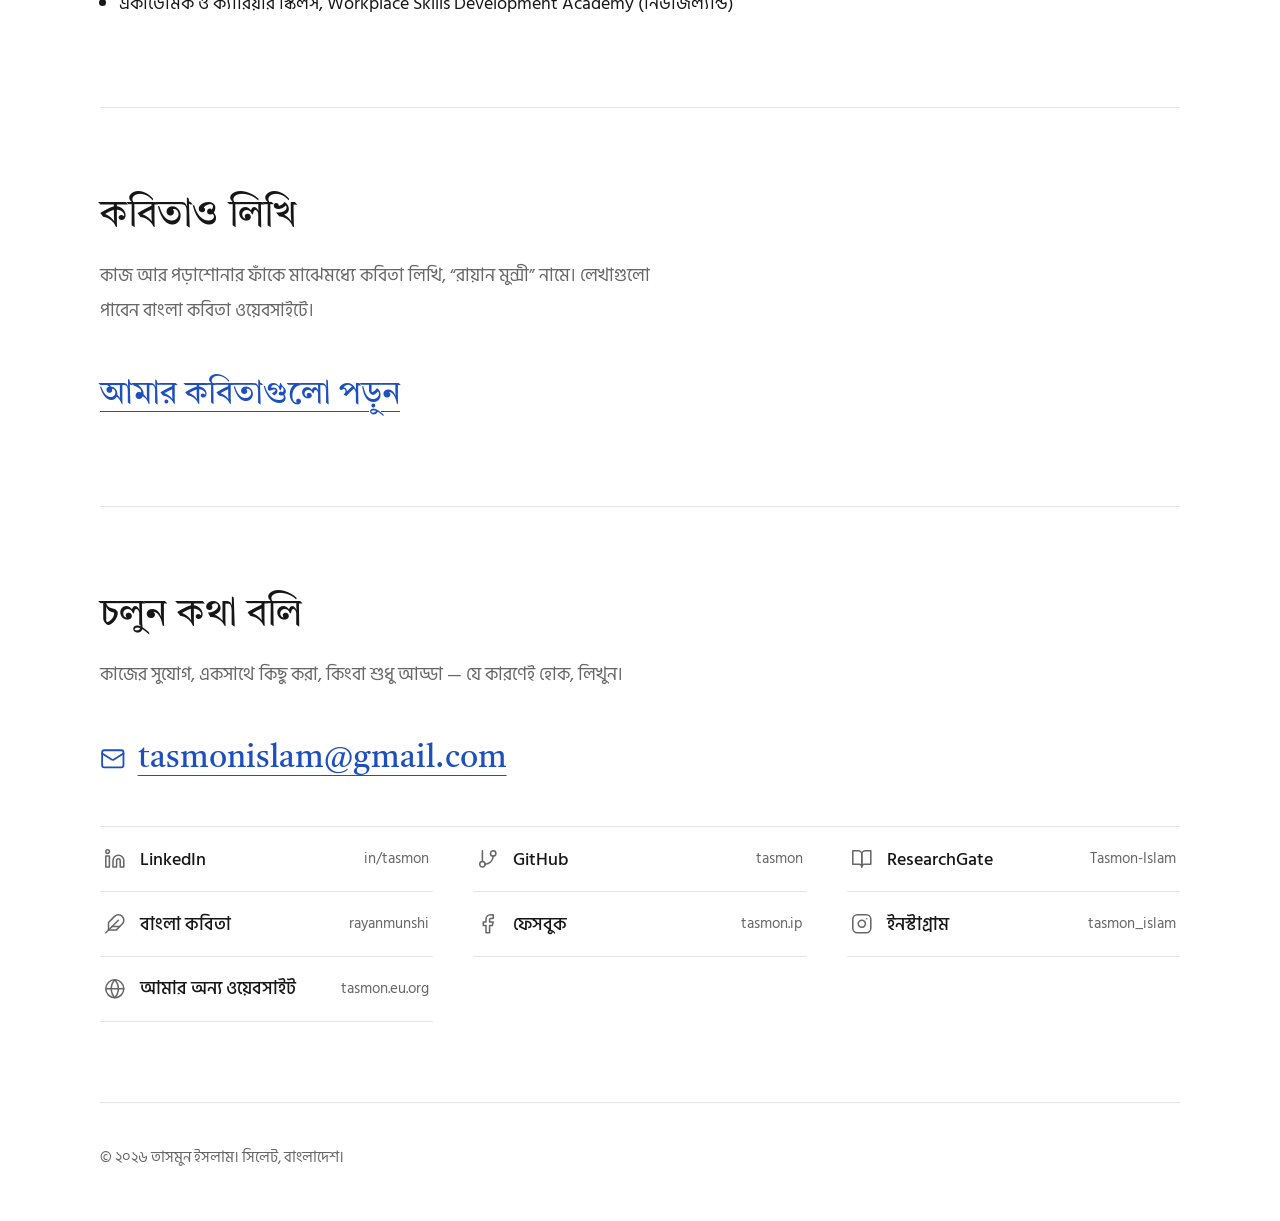
==== commit f671622f: "Add files via upload" ====
--- a/index.html
+++ b/index.html
@@ -3,7 +3,7 @@
 <head>
 <meta charset="utf-8">
 <meta name="viewport" content="width=device-width, initial-scale=1">
-<title>তাসমুন ইসলাম — একটা পথচলার গল্প</title>
+<title>তাসমুন ইসলাম (প্রান্ত) — একটা পথচলার গল্প</title>
 <meta name="description" content="ব্রাহ্মণবাড়িয়া থেকে সিলেট, পোর্টসমাউথ হয়ে আবার সিলেটে — তাসমুন ইসলামের পড়াশোনা, কাজ আর শেখার গল্প।">
 <meta name="theme-color" content="#FFFFFF" media="(prefers-color-scheme: light)">
 <meta name="theme-color" content="#111111" media="(prefers-color-scheme: dark)">
@@ -62,7 +62,7 @@
       <div class="stop">সিলেট</div>
     </div>
     </div>
-    <figure class="portrait"><img src="/photos/tasmon-1.jpg" alt="তাসমুন ইসলাম" width="520" height="650" loading="eager" onerror="this.closest('figure').remove()"></figure>
+    <figure class="portrait"><img src="/photos/tasmon-1.jpg" alt="শাপলা ভরা বিলে নৌকায় বসে আছেন তাসমুন" width="614" height="768" loading="eager" onerror="this.closest('figure').remove()"></figure>
     </div>
   </section>
 
@@ -76,7 +76,7 @@
       </div>
       <div class="body">
         <h2>যেখান থেকে শুরু</h2>
-        <p>আমার জন্ম আর বেড়ে ওঠা ব্রাহ্মণবাড়িয়ায়। ভাইবোনদের মধ্যে আমি সবার ছোট: আমার এক ভাই আর দুই বোন। বাবা সরকারি চাকরি থেকে অবসর নিয়েছেন।</p>
+        <p>আমার জন্ম আর বেড়ে ওঠা ব্রাহ্মণবাড়িয়ায়। ডাকনাম প্রান্ত। ভাইবোনদের মধ্যে আমি সবার ছোট: আমার এক ভাই আর দুই বোন। বাবা সরকারি চাকরি থেকে অবসর নিয়েছেন।</p>
         <p>পড়াশোনার হাতেখড়ি ব্রাহ্মণবাড়িয়া মিশন প্রাইমারি স্কুলে, মিশন হাউজের সেই স্কুল, যার প্রতিষ্ঠা ১৯১০ সালে। তারপর অন্নদা সরকারি উচ্চ বিদ্যালয় থেকে এসএসসি, আর ব্রাহ্মণবাড়িয়া সরকারি কলেজ থেকে এইচএসসি।</p>
         <p>২০১৫ সালের সেপ্টেম্বরে আরও পড়ার জন্য সিলেটের পথে রওনা দিলাম।</p>
       </div>
@@ -170,9 +170,19 @@
         <h2>এখন, আর গল্প চলছে</h2>
         <p>এখন Tent Communications-এ ক্লায়েন্ট সাকসেস ম্যানেজার। ক্লায়েন্টদের সাথে সম্পর্কটা দেখাশোনা করি, তাদের লক্ষ্যের সাথে আমাদের সেবা মেলাই, আর বিভিন্ন বিভাগকে এক সুতোয় বেঁধে ক্লায়েন্টের সন্তুষ্টি বাড়ানোর চেষ্টা করি।</p>
         <p>গ্রাহকসেবা, প্রশাসন, কৌশল, গবেষণা — এতদিন যা যা শিখেছি, সব এখন একই চেয়ারে এসে মিলেছে। তবে গল্পটা এখনও শেষ হয়নি। পরের অধ্যায় লেখার জন্য আমি তৈরি।</p>
-        <figure class="inline-photo"><img src="/photos/tasmon-2.jpg" alt="তাসমুন ইসলাম" loading="lazy" onerror="this.closest('figure').remove()"></figure>
-      </div>
-    </article>
+        <figure class="inline-photo"><img src="/photos/tasmon-2.jpg" alt="বিস্তীর্ণ জলরাশির সামনে দাঁড়িয়ে আছেন তাসমুন" width="1024" height="794" loading="lazy" onerror="this.closest('figure').remove()"></figure>
+      </div>
+    </article>
+  </section>
+
+    <section class="wrap sec" id="chobi">
+    <h2>পথের ধারের কিছু ছবি</h2>
+    <p class="lead">গল্পের ফাঁকে ফাঁকে তোলা কিছু মুহূর্ত।</p>
+    <div class="gallery">
+      <figure><img src="/photos/gallery-1.jpg" alt="খড়ের গাদায় হেলান দিয়ে বসে আছেন তাসমুন" loading="lazy" width="1024" height="768"></figure>
+      <figure><img src="/photos/gallery-2.jpg" alt="গ্রামের রাস্তায় সাইকেল চালাচ্ছেন তাসমুন" loading="lazy" width="1024" height="471"></figure>
+      <figure><img src="/photos/gallery-3.jpg" alt="মোটরবাইকে বসে দূরে তাকিয়ে আছেন তাসমুন" loading="lazy" width="1024" height="768"></figure>
+    </div>
   </section>
 
   <section class="wrap sec" id="jhuli">
@@ -200,7 +210,7 @@
 
   <section class="wrap sec" id="kobita">
     <h2>কবিতাও লিখি</h2>
-    <p class="lead">কাজ আর পড়াশোনার ফাঁকে মাঝেমধ্যে কবিতা লিখি, “Rayan Munshi” নামে। লেখাগুলো পাবেন বাংলা কবিতা ওয়েবসাইটে।</p>
+    <p class="lead">কাজ আর পড়াশোনার ফাঁকে মাঝেমধ্যে কবিতা লিখি, “রায়ান মুন্সী” নামে। লেখাগুলো পাবেন বাংলা কবিতা ওয়েবসাইটে।</p>
     <a class="mail" href="https://www.bangla-kobita.com/rayanmunshi/" rel="me noopener">আমার কবিতাগুলো পড়ুন</a>
   </section>
 
--- a/style.css
+++ b/style.css
@@ -219,3 +219,15 @@
 
 .links { grid-template-columns: repeat(auto-fit, minmax(min(100%, 320px), 1fr)); column-gap: 2.5rem; }
 .links b, .links a span { white-space: nowrap; }
+
+/* ---- gallery ---- */
+.gallery { display: grid; grid-template-columns: repeat(3, minmax(0, 1fr)); gap: 1rem; margin: 0; }
+.gallery figure { margin: 0; }
+.gallery img { display: block; width: 100%; aspect-ratio: 4 / 3; object-fit: cover; border-radius: 6px; background: var(--wash); }
+.gallery figure:nth-child(2) img { object-position: 60% 90%; }
+.inline-photo img { object-position: 15% 40%; }
+.portrait img { object-position: 50% 30%; }
+@media (max-width: 800px) { .gallery { grid-template-columns: 1fr; } }
+
+.portrait img, .inline-photo img, .gallery img { height: auto; }
+.inline-photo img { aspect-ratio: 16 / 10; }
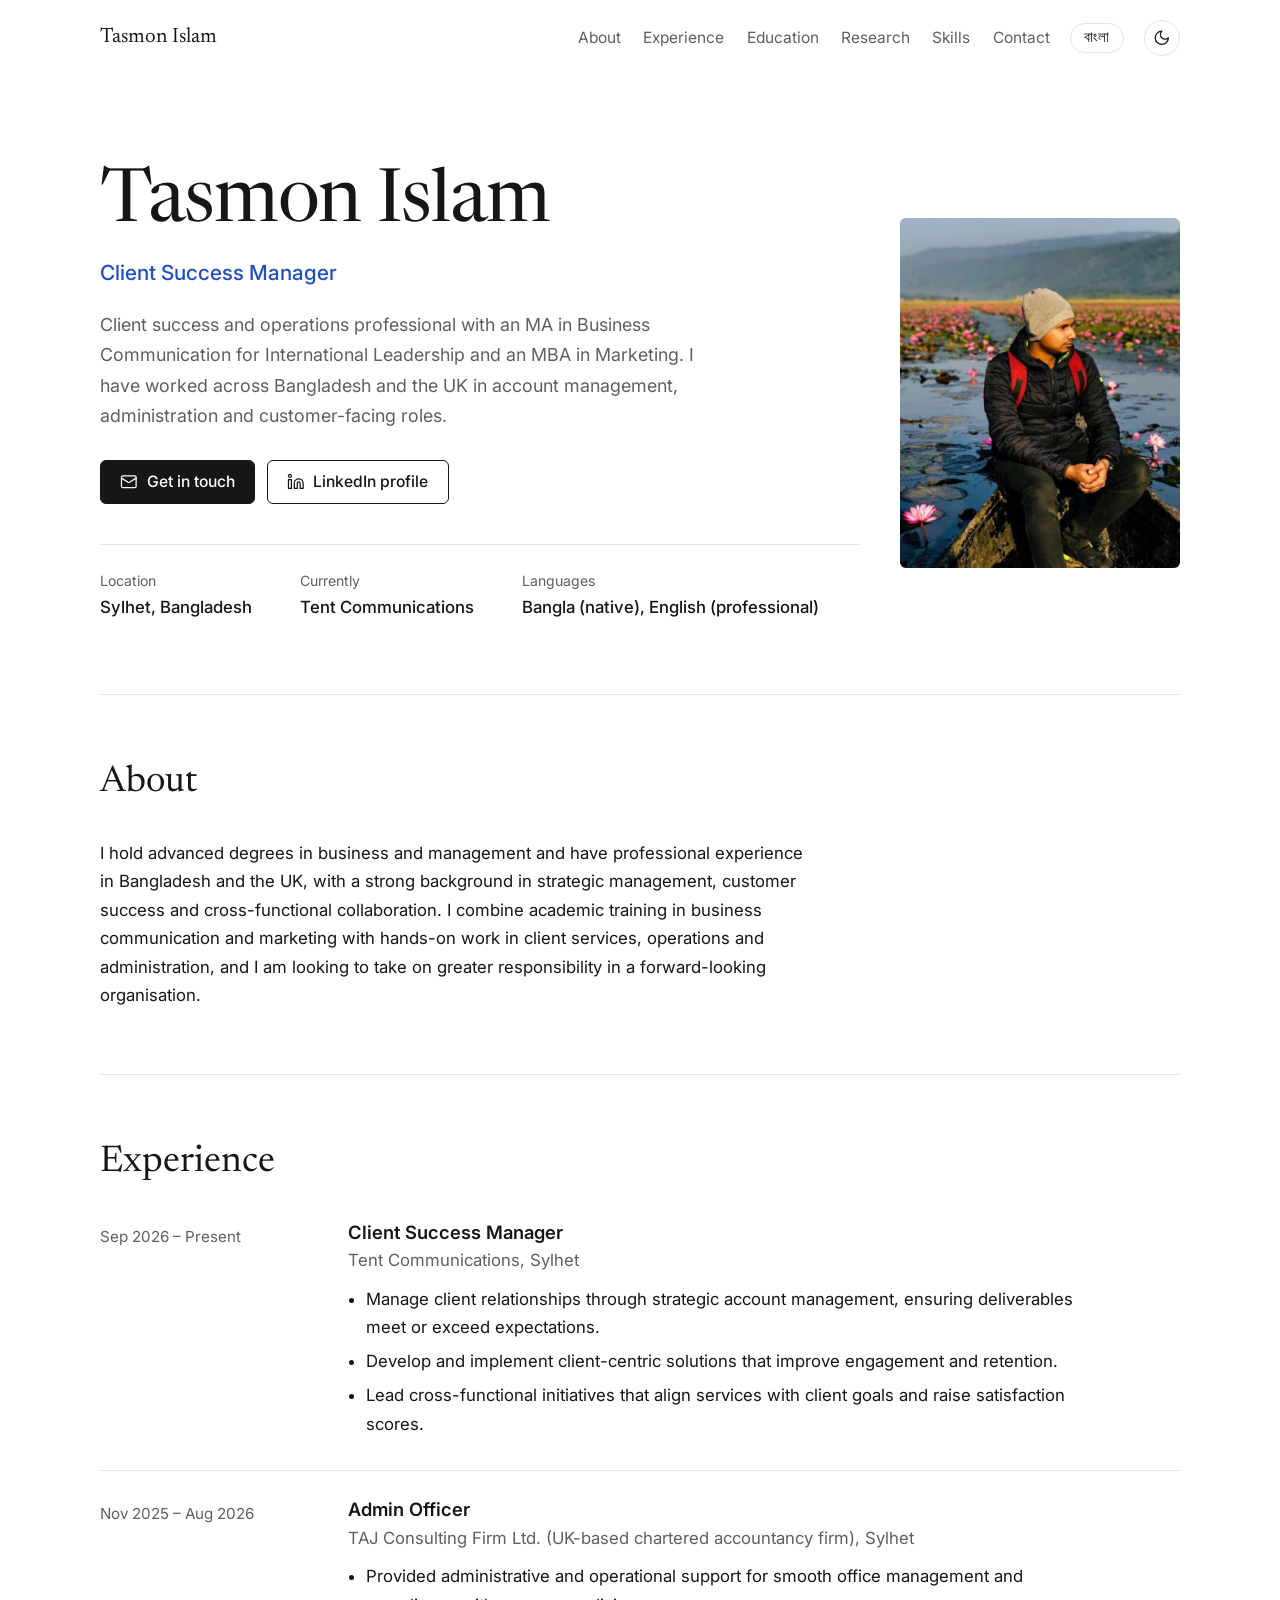
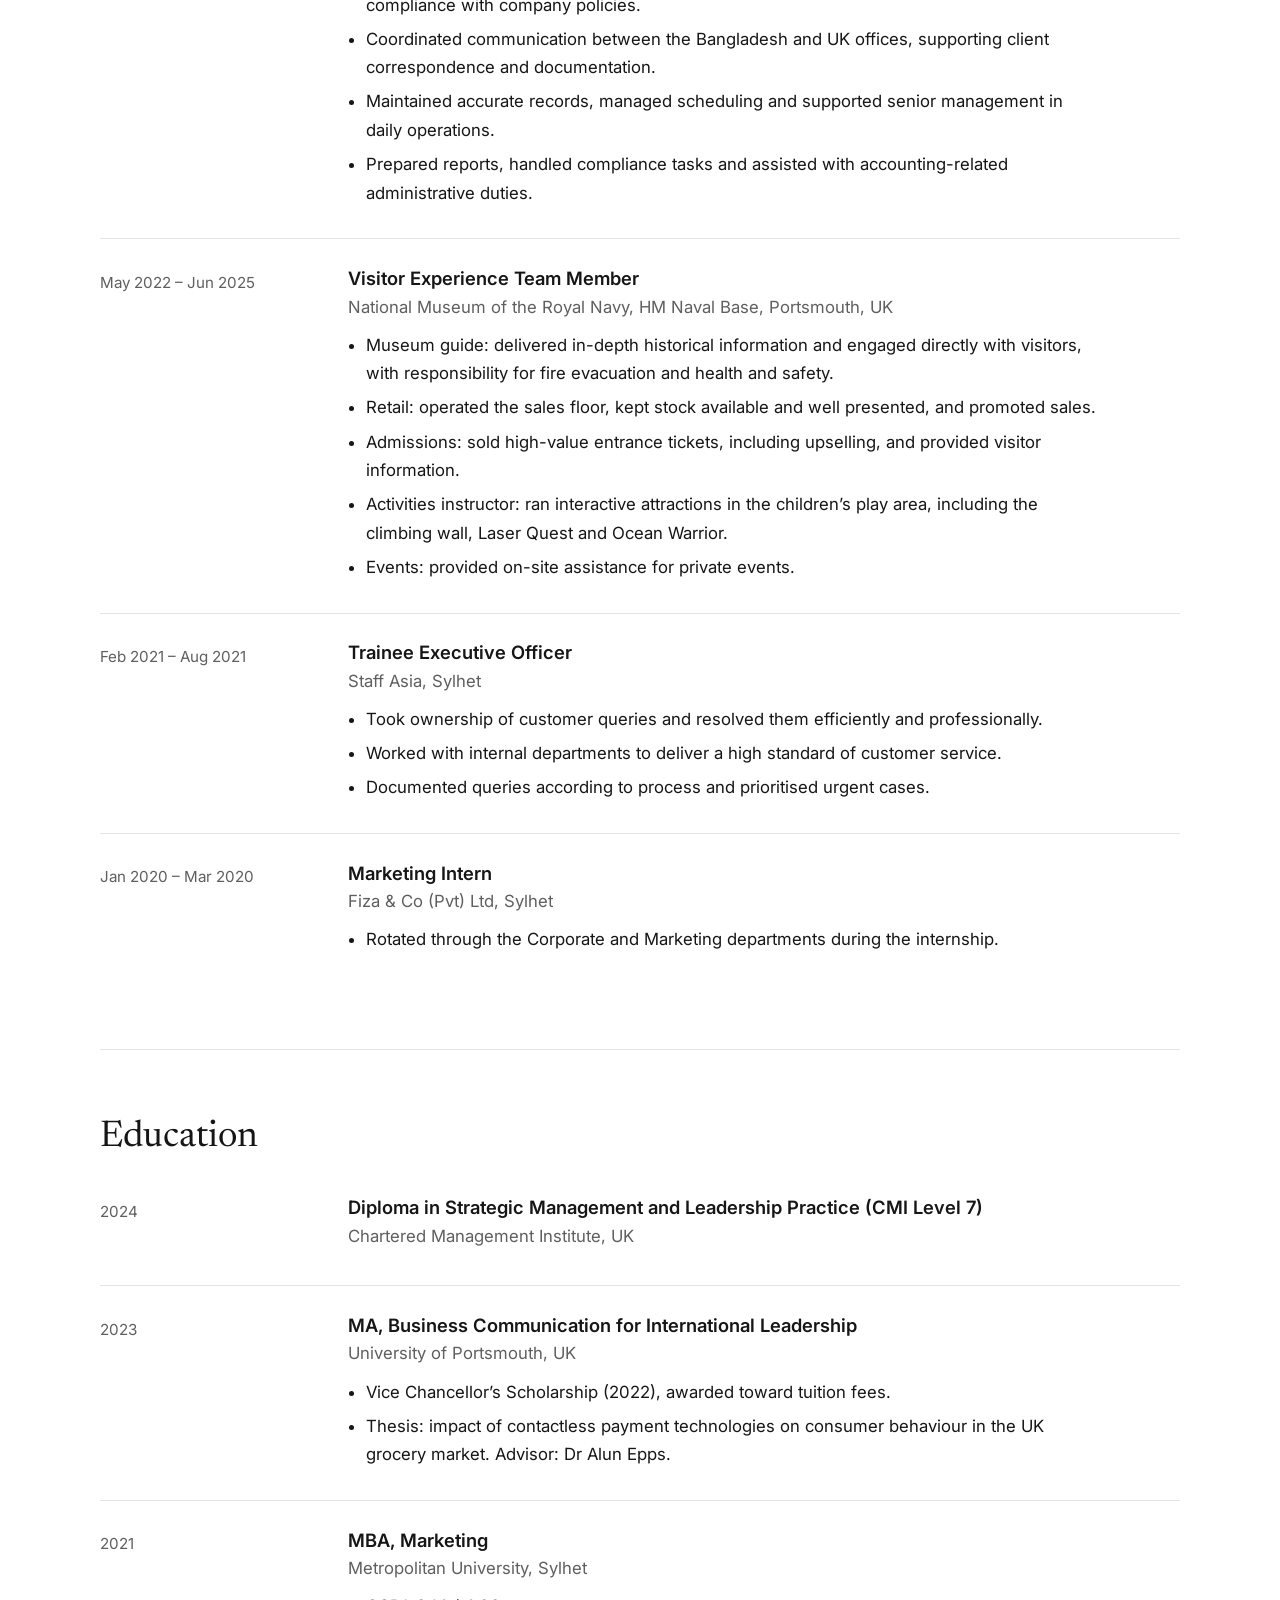
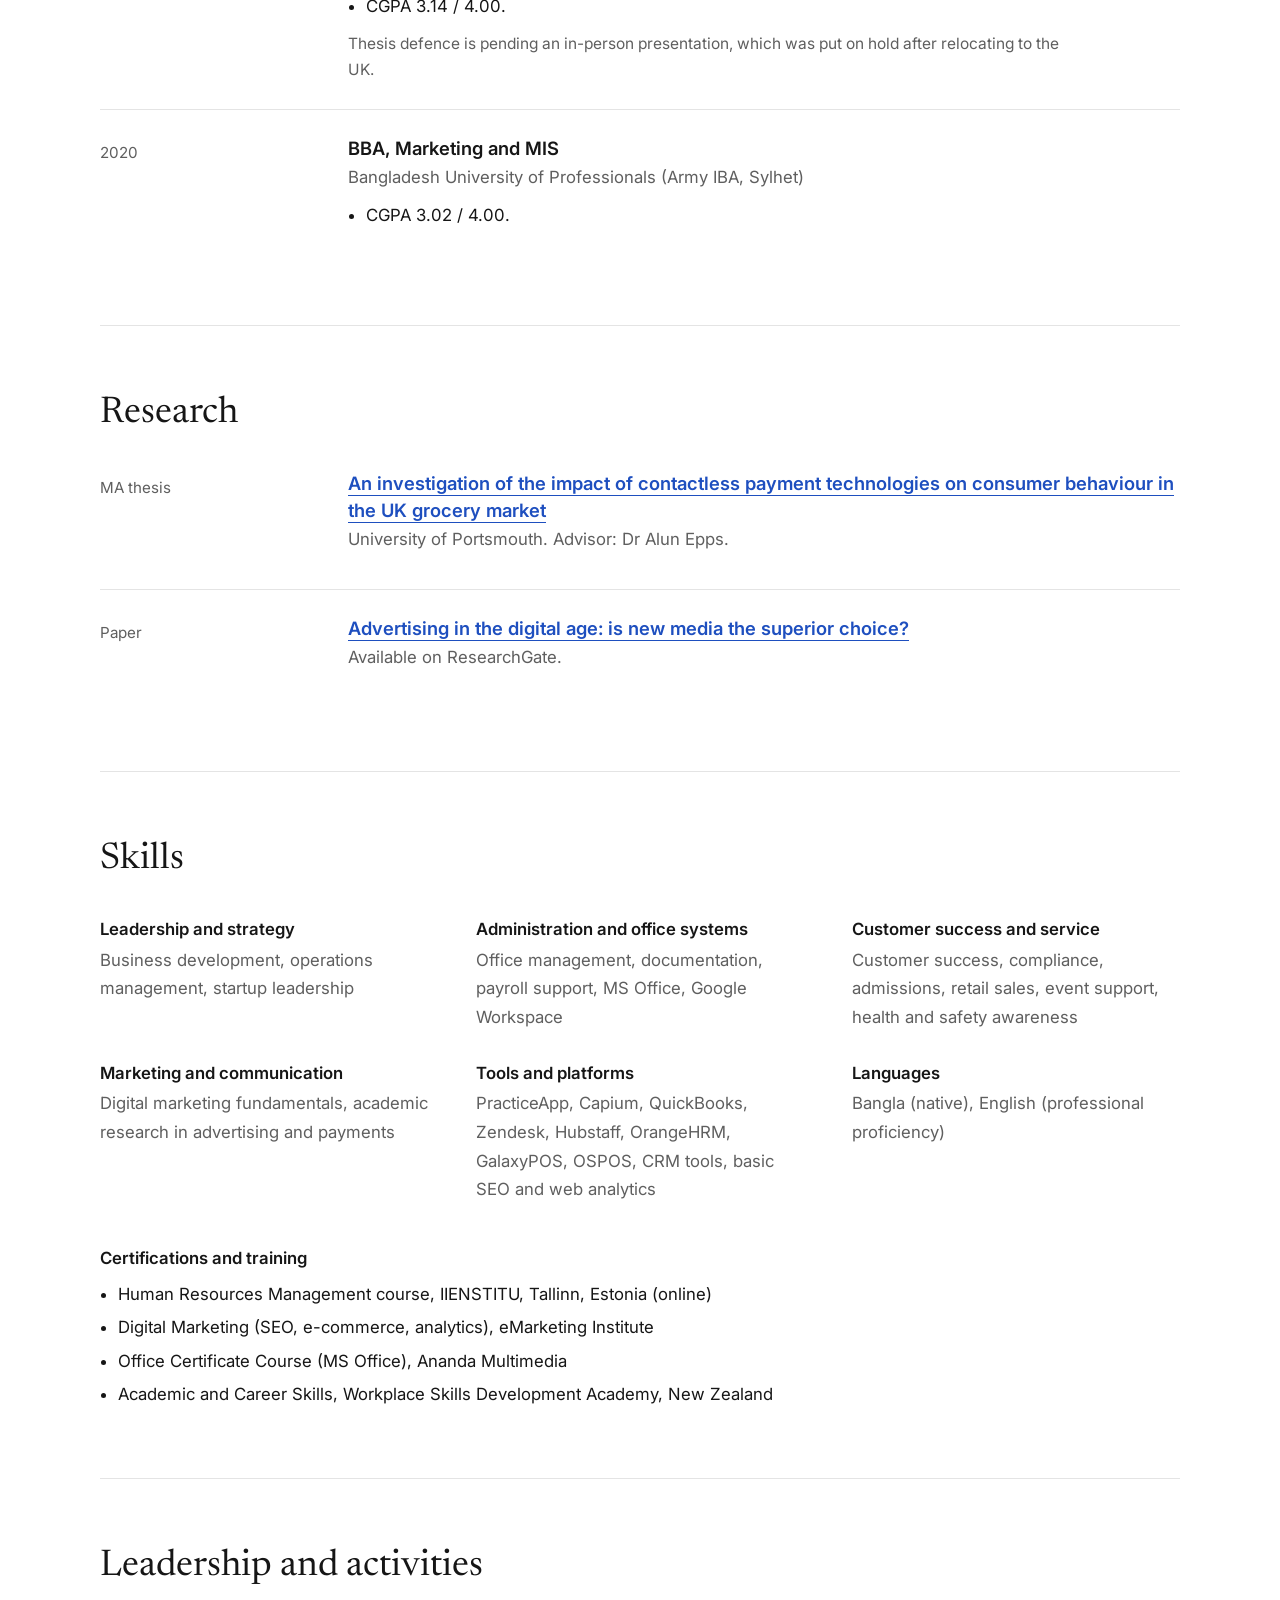
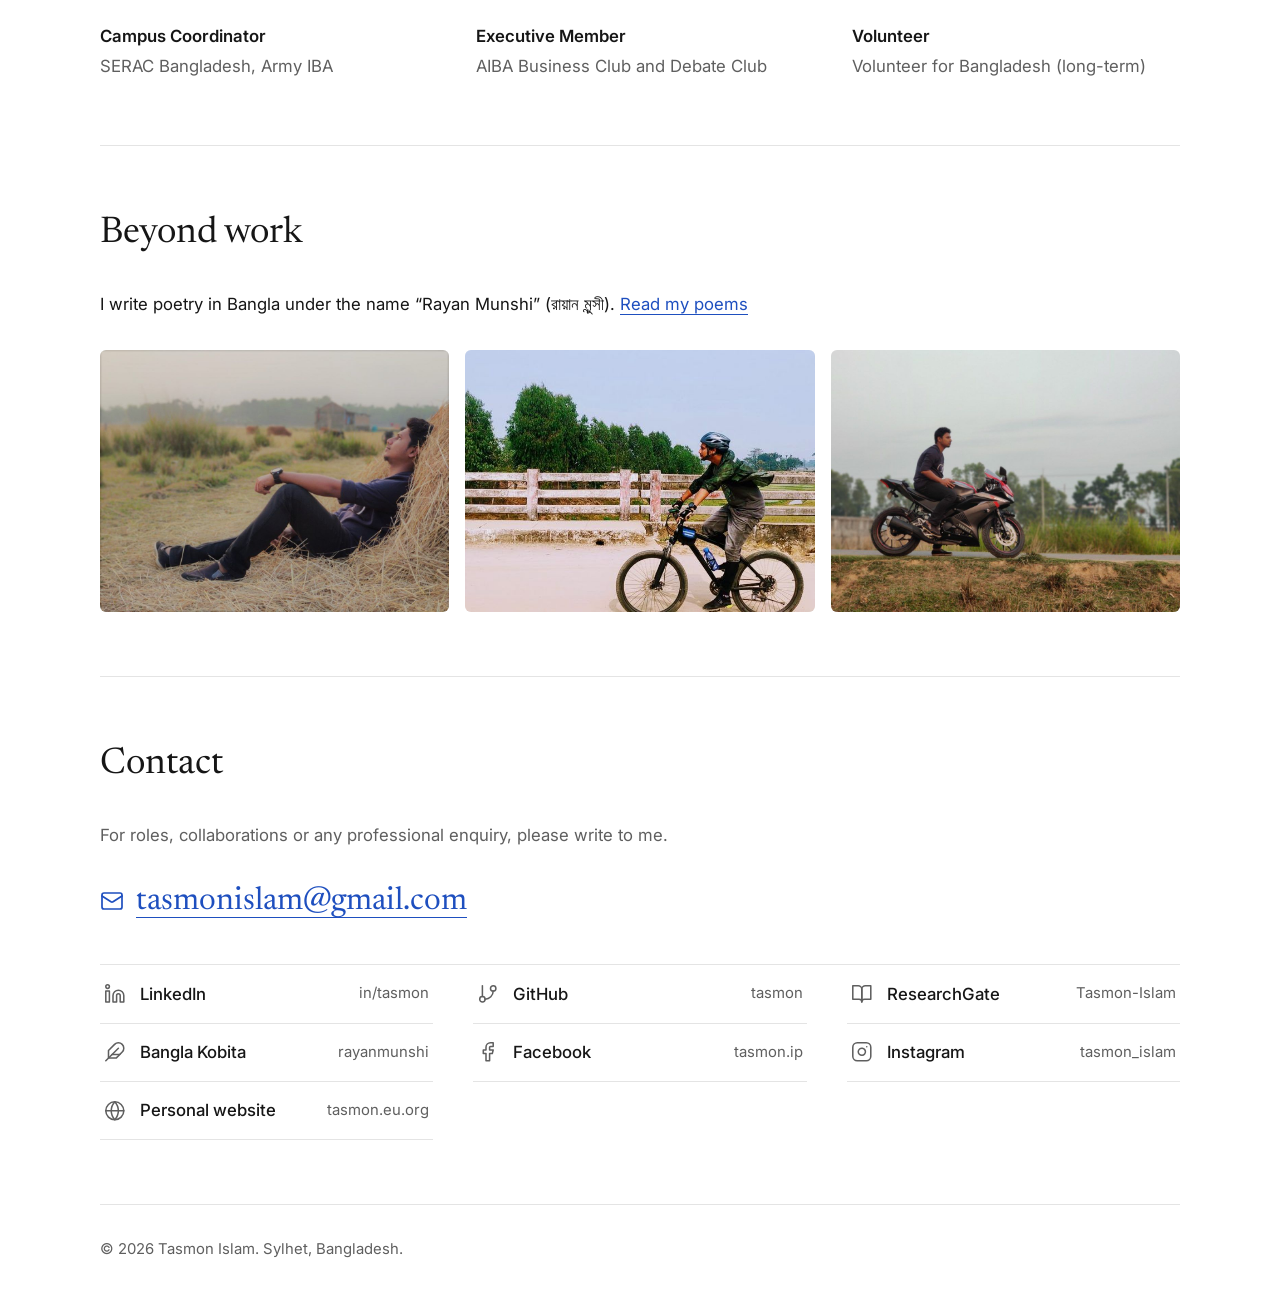
==== commit 5d68e379: "Add files via upload" ====
--- a/index.html
+++ b/index.html
@@ -1,44 +1,37 @@
 <!DOCTYPE html>
-<html lang="bn">
+<html lang="en">
 <head>
 <meta charset="utf-8">
 <meta name="viewport" content="width=device-width, initial-scale=1">
-<title>তাসমুন ইসলাম (প্রান্ত) — একটা পথচলার গল্প</title>
-<meta name="description" content="ব্রাহ্মণবাড়িয়া থেকে সিলেট, পোর্টসমাউথ হয়ে আবার সিলেটে — তাসমুন ইসলামের পড়াশোনা, কাজ আর শেখার গল্প।">
-<meta name="theme-color" content="#FFFFFF" media="(prefers-color-scheme: light)">
-<meta name="theme-color" content="#111111" media="(prefers-color-scheme: dark)">
+<title>Tasmon Islam | Client Success Manager</title>
+<meta name="description" content="Tasmon Islam is a Client Success Manager in Sylhet, Bangladesh, with an MA from the University of Portsmouth and an MBA in Marketing. Experience across Bangladesh and the UK.">
+<meta name="theme-color" content="#FFFFFF">
 <link rel="canonical" href="https://তাসমুন.পাতা.বাংলা/">
-<link rel="alternate" hreflang="bn" href="https://তাসমুন.পাতা.বাংলা/">
-<link rel="alternate" hreflang="en" href="https://তাসমুন.পাতা.বাংলা/en/">
+<link rel="alternate" hreflang="en" href="https://তাসমুন.পাতা.বাংলা/">
+<link rel="alternate" hreflang="bn" href="https://তাসমুন.পাতা.বাংলা/bn/">
 <link rel="alternate" hreflang="x-default" href="https://তাসমুন.পাতা.বাংলা/">
-<meta property="og:locale:alternate" content="en_US">
-<meta property="og:type" content="website">
-<meta property="og:locale" content="bn_BD">
-<meta property="og:title" content="তাসমুন ইসলাম — একটা পথচলার গল্প">
-<meta property="og:description" content="ব্রাহ্মণবাড়িয়া থেকে সিলেট, পোর্টসমাউথ হয়ে আবার সিলেটে — পড়াশোনা, কাজ আর শেখার গল্প।">
+<meta property="og:type" content="profile">
+<meta property="og:locale" content="en_US">
+<meta property="og:locale:alternate" content="bn_BD">
+<meta property="og:title" content="Tasmon Islam | Client Success Manager">
+<meta property="og:description" content="Tasmon Islam is a Client Success Manager in Sylhet, Bangladesh, with an MA from the University of Portsmouth and an MBA in Marketing. Experience across Bangladesh and the UK.">
 <meta property="og:url" content="https://তাসমুন.পাতা.বাংলা/">
-<link rel="icon" href="data:image/svg+xml,%3Csvg xmlns='http://www.w3.org/2000/svg' viewBox='0 0 64 64'%3E%3Crect width='64' height='64' rx='14' fill='%23161616'/%3E%3Ctext x='32' y='46' font-size='40' text-anchor='middle' fill='%23FFFFFF' font-family='serif'%3E%E0%A6%A4%3C/text%3E%3C/svg%3E">
-
+<link rel="icon" href="data:image/svg+xml,%3Csvg xmlns='http://www.w3.org/2000/svg' viewBox='0 0 64 64'%3E%3Crect width='64' height='64' rx='14' fill='%23161616'/%3E%3Ctext x='32' y='46' font-size='40' text-anchor='middle' fill='%23FFFFFF' font-family='serif'%3ET%3C/text%3E%3C/svg%3E">
 <link rel="preconnect" href="https://fonts.googleapis.com">
 <link rel="preconnect" href="https://fonts.gstatic.com" crossorigin>
-<link href="https://fonts.googleapis.com/css2?family=Hind+Siliguri:wght@400;500;600&family=Tiro+Bangla:ital@0;1&display=swap" rel="stylesheet">
-
+<link href="https://fonts.googleapis.com/css2?family=Inter:wght@400;500;600&family=Newsreader:ital,wght@0,400;0,500;1,400&amp;display=swap" rel="stylesheet">
 <link rel="stylesheet" href="/style.css">
-<script>try{var t=localStorage.getItem('theme');if(t==='dark'||t==='light')document.documentElement.setAttribute('data-theme',t)}catch(e){}</script>
+<script>try{if(localStorage.getItem('theme')==='dark')document.documentElement.setAttribute('data-theme','dark')}catch(e){}</script>
+<script type="application/ld+json">{"@context": "https://schema.org", "@type": "Person", "name": "Tasmon Islam", "jobTitle": "Client Success Manager", "worksFor": {"@type": "Organization", "name": "Tent Communications"}, "address": {"@type": "PostalAddress", "addressLocality": "Sylhet", "addressCountry": "BD"}, "alumniOf": ["University of Portsmouth", "Metropolitan University, Sylhet", "Bangladesh University of Professionals"], "sameAs": ["https://www.linkedin.com/in/tasmon/", "http://github.com/tasmon", "https://www.researchgate.net/profile/Tasmon-Islam", "https://tasmon.eu.org"]}</script>
 </head>
 <body>
 
 <header class="wrap top">
-  <a class="name" href="#top">তাসমুন ইসলাম</a>
+  <a class="name" href="#top">Tasmon Islam</a>
   <div class="tools">
-    <nav aria-label="প্রধান মেনু">
-      <a href="#golpo">গল্প</a>
-      <a href="#jhuli">ঝুলি</a>
-      <a href="#kobita">কবিতা</a>
-      <a href="#jogajog">যোগাযোগ</a>
-    </nav>
-    <a class="lang" href="/en/" hreflang="en" lang="en">English</a>
-    <button class="theme-btn" type="button" aria-label="আলো বা অন্ধকার থিম বদলান">
+    <nav aria-label="Main menu"><a href="#about">About</a><a href="#experience">Experience</a><a href="#education">Education</a><a href="#research">Research</a><a href="#skills">Skills</a><a href="#contact">Contact</a></nav>
+    <a class="lang" href="/bn/" hreflang="bn" lang="bn">বাংলা</a>
+    <button class="theme-btn" type="button" aria-label="Switch between light and dark theme">
         <svg class="i-moon" viewBox="0 0 24 24" fill="none" stroke="currentColor" stroke-width="1.7" stroke-linecap="round" stroke-linejoin="round" aria-hidden="true"><path d="M12 3a6 6 0 0 0 9 9 9 9 0 1 1-9-9Z"/></svg>
         <svg class="i-sun" viewBox="0 0 24 24" fill="none" stroke="currentColor" stroke-width="1.7" stroke-linecap="round" stroke-linejoin="round" aria-hidden="true"><circle cx="12" cy="12" r="4"/><path d="M12 2v2M12 20v2M4.93 4.93l1.41 1.41M17.66 17.66l1.41 1.41M2 12h2M20 12h2M4.93 19.07l1.41-1.41M17.66 6.34l1.41-1.41"/></svg>
       </button>
@@ -48,192 +41,102 @@
 <main id="top">
   <section class="wrap hero">
     <div class="hero-grid">
-    <div>
-    <h1>আমি তাসমুন। আমার গল্প ব্রাহ্মণবাড়িয়ায় শুরু, সিলেট আর পোর্টসমাউথ ঘুরে — আবার সিলেটে।</h1>
-    <p>ব্যবসা, মানুষ আর যোগাযোগ — এই তিনটা নিয়েই আমার পড়াশোনা, কাজ আর কৌতূহল। নিচে সেই পথচলাটা বলছি, গুছিয়ে নয়; যেভাবে ঘটেছে, সেভাবে।</p>
-
-    <div class="route" role="img" aria-label="আমার পথ: ব্রাহ্মণবাড়িয়া, সিলেট, পোর্টসমাউথ, তারপর আবার সিলেট">
-      <div class="stop">ব্রাহ্মণবাড়িয়া</div>
-      <div class="leg"></div>
-      <div class="stop">সিলেট</div>
-      <div class="leg"></div>
-      <div class="stop">পোর্টসমাউথ</div>
-      <div class="leg"></div>
-      <div class="stop">সিলেট</div>
-    </div>
-    </div>
-    <figure class="portrait"><img src="/photos/tasmon-1.jpg" alt="শাপলা ভরা বিলে নৌকায় বসে আছেন তাসমুন" width="614" height="768" loading="eager" onerror="this.closest('figure').remove()"></figure>
+      <div>
+        <h1>Tasmon Islam</h1>
+        <p class="role">Client Success Manager</p>
+        <p class="summary">Client success and operations professional with an MA in Business Communication for International Leadership and an MBA in Marketing. I have worked across Bangladesh and the UK in account management, administration and customer-facing roles.</p>
+        <div class="actions">
+          <a class="btn primary" href="mailto:tasmonislam@gmail.com"><svg class="ico" viewBox="0 0 24 24" aria-hidden="true"><rect x="2" y="4" width="20" height="16" rx="2"/><path d="m22 7-8.97 5.7a1.94 1.94 0 0 1-2.06 0L2 7"/></svg>Get in touch</a>
+          <a class="btn ghost" href="https://www.linkedin.com/in/tasmon/" rel="me noopener"><svg class="ico" viewBox="0 0 24 24" aria-hidden="true"><path d="M16 8a6 6 0 0 1 6 6v7h-4v-7a2 2 0 0 0-2-2 2 2 0 0 0-2 2v7h-4v-7a6 6 0 0 1 6-6z"/><rect x="2" y="9" width="4" height="12"/><circle cx="4" cy="4" r="2"/></svg>LinkedIn profile</a>
+        </div>
+        <dl class="facts"><div><dt>Location</dt><dd>Sylhet, Bangladesh</dd></div><div><dt>Currently</dt><dd>Tent Communications</dd></div><div><dt>Languages</dt><dd>Bangla (native), English (professional)</dd></div></dl>
+      </div>
+      <figure class="portrait"><img src="/photos/tasmon-1.jpg" alt="Portrait of Tasmon Islam" width="614" height="768" onerror="this.closest('figure').remove()"></figure>
     </div>
   </section>
 
-  <section class="wrap story" id="golpo" aria-label="আমার গল্প">
-
-    <article class="chapter">
-      <div class="where">
-        <span class="ch">শুরুর কথা</span>
-        <span class="place">ব্রাহ্মণবাড়িয়া</span>
-        <span class="when">২০১৫ সালের সেপ্টেম্বর পর্যন্ত</span>
-      </div>
-      <div class="body">
-        <h2>যেখান থেকে শুরু</h2>
-        <p>আমার জন্ম আর বেড়ে ওঠা ব্রাহ্মণবাড়িয়ায়। ডাকনাম প্রান্ত। ভাইবোনদের মধ্যে আমি সবার ছোট: আমার এক ভাই আর দুই বোন। বাবা সরকারি চাকরি থেকে অবসর নিয়েছেন।</p>
-        <p>পড়াশোনার হাতেখড়ি ব্রাহ্মণবাড়িয়া মিশন প্রাইমারি স্কুলে, মিশন হাউজের সেই স্কুল, যার প্রতিষ্ঠা ১৯১০ সালে। তারপর অন্নদা সরকারি উচ্চ বিদ্যালয় থেকে এসএসসি, আর ব্রাহ্মণবাড়িয়া সরকারি কলেজ থেকে এইচএসসি।</p>
-        <p>২০১৫ সালের সেপ্টেম্বরে আরও পড়ার জন্য সিলেটের পথে রওনা দিলাম।</p>
-      </div>
-    </article>
-
-    <article class="chapter">
-      <div class="where">
-        <span class="ch">প্রথম অধ্যায়</span>
-        <span class="place">সিলেট</span>
-        <span class="when">২০১৫ – ২০২০</span>
-      </div>
-      <div class="body">
-        <h2>ক্যাম্পাসে হাতেখড়ি</h2>
-        <p>সিলেটে এসে ভর্তি হলাম আর্মি আইবিএ-তে। বাংলাদেশ ইউনিভার্সিটি অব প্রফেশনালসের এই ক্যাম্পাসে মার্কেটিং আর এমআইএস নিয়ে বিবিএ করেছি; পড়া শেষ হয়েছে ২০২০ সালে।</p>
-        <p>ক্লাসের বাইরেও ব্যস্ত ছিলাম। বিজনেস ক্লাব আর ডিবেট ক্লাবের এক্সিকিউটিভ সদস্য ছিলাম, আর SERAC Bangladesh-এর ক্যাম্পাস কোঅর্ডিনেটর হিসেবেও কাজ করেছি। তর্ক করা, দল সামলানো, অন্যকে বোঝানো — এসবের প্রথম পাঠ এখানেই।</p>
-        <p>আর “ভলান্টিয়ার ফর বাংলাদেশ”-এর সাথে স্বেচ্ছাসেবার সম্পর্কটা তো অনেক বছরের।</p>
-      </div>
-    </article>
-
-    <article class="chapter">
-      <div class="where">
-        <span class="ch">দ্বিতীয় অধ্যায়</span>
-        <span class="place">সিলেট</span>
-        <span class="when">২০২০ – ২০২১</span>
-      </div>
-      <div class="body">
-        <h2>কাজ শিখতে শিখতে</h2>
-        <p>২০২০ সালের শুরুতে Fiza &amp; Co-তে ইন্টার্নশিপ করেছি। শুরুতে নির্দিষ্ট কোনো পদ ছিল না। প্রথমে কর্পোরেট বিভাগে বসেছি, পরে মার্কেটিং বিভাগে গেছি। পদবি ছাড়াই নতুন জায়গায় মানিয়ে নেওয়া — সেটাই ছিল আমার প্রথম বাস্তব শিক্ষা।</p>
-        <p>এরপর, ২০২১ সালের ফেব্রুয়ারি থেকে আগস্ট, Staff Asia-তে ট্রেইনি এক্সিকিউটিভ অফিসার হলাম। গ্রাহকের প্রশ্ন নিজের দায়িত্বে নেওয়া, জরুরিগুলো আলাদা করে আগে দেখা, আর অন্য বিভাগের সাথে মিলে কাজটা শেষ করা — গ্রাহকসেবার প্রতি আমার টানটা এখান থেকেই শুরু।</p>
-        <p>একই সময়ে মেট্রোপলিটন ইউনিভার্সিটি, সিলেট থেকে মার্কেটিংয়ে এমবিএ শেষ করেছি (২০২১)।</p>
-        <p class="aside">থিসিসের সশরীরে উপস্থাপনা এখনও বাকি। যুক্তরাজ্যে চলে যাওয়ায় সেটা আটকে ছিল। ওটা শেষ করা আমার তালিকায় আছে।</p>
-      </div>
-    </article>
-
-    <article class="chapter">
-      <div class="where">
-        <span class="ch">তৃতীয় অধ্যায়</span>
-        <span class="place">পোর্টসমাউথ, যুক্তরাজ্য</span>
-        <span class="when">২০২২ – ২০২৪</span>
-      </div>
-      <div class="body">
-        <h2>সমুদ্রের ওপারে</h2>
-        <p>২০২২ সালে ভাইস-চ্যান্সেলর’স স্কলারশিপ পেয়ে পাড়ি দিলাম ইংল্যান্ডে। ইউনিভার্সিটি অব পোর্টসমাউথ আমার টিউশন ফি-র জন্য এই বৃত্তি দিয়েছিল।</p>
-        <p>২০২৩ সালে সেখান থেকে এমএ শেষ করলাম, বিষয় ছিল বিজনেস কমিউনিকেশন ফর ইন্টারন্যাশনাল লিডারশিপ। থিসিসে খুঁজে দেখেছি, যুক্তরাজ্যের মুদির বাজারে <a href="http://dx.doi.org/10.13140/RG.2.2.30650.36805" rel="noopener">কন্টাক্টলেস পেমেন্ট ক্রেতার আচরণে কী প্রভাব ফেলে</a>। পথ দেখিয়েছেন ডক্টর অ্যালান এপস।</p>
-        <p>এর আগে আরেকটা লেখায় প্রশ্ন তুলেছিলাম: <a href="http://dx.doi.org/10.13140/RG.2.2.19047.56482" rel="noopener">ডিজিটাল যুগের বিজ্ঞাপনে নতুন মিডিয়াই কি সেরা পছন্দ?</a> দুটো লেখাই ResearchGate-এ পাওয়া যায়।</p>
-        <p>এর মাঝেই, ২০২৩ সালের ৮ ডিসেম্বর, জীবনের আরেকটা বড় অধ্যায় শুরু হলো: বিয়ে করলাম সাদিয়া রহমান রিয়াকে। রিয়া একজন ডাক্তার।</p>
-        <p>২০২৪ সালে ঝুলিতে যোগ হলো আরও একটা সনদ: Chartered Management Institute (সিএমআই), যুক্তরাজ্যের লেভেল ৭ ডিপ্লোমা, স্ট্র্যাটেজিক ম্যানেজমেন্ট অ্যান্ড লিডারশিপ প্র্যাকটিস।</p>
-      </div>
-    </article>
-
-    <article class="chapter">
-      <div class="where">
-        <span class="ch">চতুর্থ অধ্যায়</span>
-        <span class="place">HM Naval Base, পোর্টসমাউথ</span>
-        <span class="when">মে ২০২২ – জুন ২০২৫</span>
-      </div>
-      <div class="body">
-        <h2>নৌবাহিনীর জাদুঘরে</h2>
-        <p>পড়ার পাশাপাশি তিন বছরেরও বেশি সময় কাটিয়েছি National Museum of the Royal Navy-তে, ভিজিটর এক্সপেরিয়েন্স টিমের সদস্য হয়ে। জায়গা একটাই, কিন্তু ভূমিকা ছিল নানা রকম:</p>
-        <ul class="roles">
-          <li><b>গাইড</b>ইতিহাস বলা, দর্শনার্থীদের সাথে কথা বলা, আর আগুন লাগা বা জরুরি অবস্থায় সবাইকে নিরাপদে বের করার দায়িত্ব।</li>
-          <li><b>দোকান</b>স্টক ঠিক রাখা, জিনিস সুন্দর করে সাজানো, বিক্রি বাড়ানো।</li>
-          <li><b>টিকিট কাউন্টার</b>দামি প্রবেশ-টিকিট বিক্রি, বাড়তি সুবিধার কথা বুঝিয়ে বলা, দর্শনার্থীদের প্রয়োজনীয় তথ্য দেওয়া।</li>
-          <li><b>শিশুদের খেলার জায়গা</b>ক্লাইম্বিং ওয়াল, লেজার কোয়েস্ট, ওশান ওয়ারিয়রসহ নানা খেলা চালানো।</li>
-          <li><b>ব্যক্তিগত অনুষ্ঠান</b>অনুষ্ঠানের দিনে সরাসরি সাইটে সহায়তা।</li>
-        </ul>
-        <p>অচেনা মানুষের সাথে সহজে মেশা, চাপের মধ্যেও শান্ত থাকা, আর নিরাপত্তাকে গুরুত্ব দেওয়া — এই কাজ আমাকে সেটাই শিখিয়েছে।</p>
-      </div>
-    </article>
-
-    <article class="chapter">
-      <div class="where">
-        <span class="ch">পঞ্চম অধ্যায়</span>
-        <span class="place">সিলেট</span>
-        <span class="when">নভেম্বর ২০২৫ – আগস্ট ২০২৬</span>
-      </div>
-      <div class="body">
-        <h2>আবার সিলেটে, দুই দেশের মাঝখানে</h2>
-        <p>দেশে ফিরে কাজ শুরু করলাম TAJ Consulting Firm Ltd.-এ। এটা যুক্তরাজ্যভিত্তিক একটি চার্টার্ড অ্যাকাউন্ট্যান্ট ফার্ম, আমি ছিলাম তাদের সিলেট অফিসের অ্যাডমিন অফিসার।</p>
-        <p>আমার কাজের বড় অংশ ছিল বাংলাদেশ আর যুক্তরাজ্যের অফিসের মাঝে যোগাযোগের সেতু হওয়া: ক্লায়েন্টের চিঠিপত্র আর নথি সামলানো, রেকর্ড গুছিয়ে রাখা, সময়সূচি ঠিক করা, রিপোর্ট বানানো, কমপ্লায়েন্স দেখা, আর হিসাব-সংক্রান্ত প্রশাসনিক কাজে সিনিয়রদের পাশে থাকা। দুই দেশের কাজের ধরন দুটোই চেনা ছিল বলে সেতুতে হাঁটা সহজ হয়েছে।</p>
-      </div>
-    </article>
-
-    <article class="chapter now">
-      <div class="where">
-        <span class="ch">ষষ্ঠ অধ্যায়</span>
-        <span class="place">সিলেট</span>
-        <span class="when">সেপ্টেম্বর ২০২৬ থেকে এখন পর্যন্ত</span>
-      </div>
-      <div class="body">
-        <h2>এখন, আর গল্প চলছে</h2>
-        <p>এখন Tent Communications-এ ক্লায়েন্ট সাকসেস ম্যানেজার। ক্লায়েন্টদের সাথে সম্পর্কটা দেখাশোনা করি, তাদের লক্ষ্যের সাথে আমাদের সেবা মেলাই, আর বিভিন্ন বিভাগকে এক সুতোয় বেঁধে ক্লায়েন্টের সন্তুষ্টি বাড়ানোর চেষ্টা করি।</p>
-        <p>গ্রাহকসেবা, প্রশাসন, কৌশল, গবেষণা — এতদিন যা যা শিখেছি, সব এখন একই চেয়ারে এসে মিলেছে। তবে গল্পটা এখনও শেষ হয়নি। পরের অধ্যায় লেখার জন্য আমি তৈরি।</p>
-        <figure class="inline-photo"><img src="/photos/tasmon-2.jpg" alt="বিস্তীর্ণ জলরাশির সামনে দাঁড়িয়ে আছেন তাসমুন" width="1024" height="794" loading="lazy" onerror="this.closest('figure').remove()"></figure>
-      </div>
-    </article>
+  <section class="wrap sec" id="about">
+    <h2>About</h2>
+    <p class="about">I hold advanced degrees in business and management and have professional experience in Bangladesh and the UK, with a strong background in strategic management, customer success and cross-functional collaboration. I combine academic training in business communication and marketing with hands-on work in client services, operations and administration, and I am looking to take on greater responsibility in a forward-looking organisation.</p>
   </section>
 
-    <section class="wrap sec" id="chobi">
-    <h2>পথের ধারের কিছু ছবি</h2>
-    <p class="lead">গল্পের ফাঁকে ফাঁকে তোলা কিছু মুহূর্ত।</p>
-    <div class="gallery">
-      <figure><img src="/photos/gallery-1.jpg" alt="খড়ের গাদায় হেলান দিয়ে বসে আছেন তাসমুন" loading="lazy" width="1024" height="768"></figure>
-      <figure><img src="/photos/gallery-2.jpg" alt="গ্রামের রাস্তায় সাইকেল চালাচ্ছেন তাসমুন" loading="lazy" width="1024" height="471"></figure>
-      <figure><img src="/photos/gallery-3.jpg" alt="মোটরবাইকে বসে দূরে তাকিয়ে আছেন তাসমুন" loading="lazy" width="1024" height="768"></figure>
+  <section class="wrap sec" id="experience">
+    <h2>Experience</h2>
+    <div class="entry">
+        <div class="when">Sep 2026 – Present</div>
+        <div><h3>Client Success Manager</h3><p class="org">Tent Communications, Sylhet</p><ul><li>Manage client relationships through strategic account management, ensuring deliverables meet or exceed expectations.</li><li>Develop and implement client-centric solutions that improve engagement and retention.</li><li>Lead cross-functional initiatives that align services with client goals and raise satisfaction scores.</li></ul></div>
+      </div><div class="entry">
+        <div class="when">Nov 2025 – Aug 2026</div>
+        <div><h3>Admin Officer</h3><p class="org">TAJ Consulting Firm Ltd. (UK-based chartered accountancy firm), Sylhet</p><ul><li>Provided administrative and operational support for smooth office management and compliance with company policies.</li><li>Coordinated communication between the Bangladesh and UK offices, supporting client correspondence and documentation.</li><li>Maintained accurate records, managed scheduling and supported senior management in daily operations.</li><li>Prepared reports, handled compliance tasks and assisted with accounting-related administrative duties.</li></ul></div>
+      </div><div class="entry">
+        <div class="when">May 2022 – Jun 2025</div>
+        <div><h3>Visitor Experience Team Member</h3><p class="org">National Museum of the Royal Navy, HM Naval Base, Portsmouth, UK</p><ul><li>Museum guide: delivered in-depth historical information and engaged directly with visitors, with responsibility for fire evacuation and health and safety.</li><li>Retail: operated the sales floor, kept stock available and well presented, and promoted sales.</li><li>Admissions: sold high-value entrance tickets, including upselling, and provided visitor information.</li><li>Activities instructor: ran interactive attractions in the children’s play area, including the climbing wall, Laser Quest and Ocean Warrior.</li><li>Events: provided on-site assistance for private events.</li></ul></div>
+      </div><div class="entry">
+        <div class="when">Feb 2021 – Aug 2021</div>
+        <div><h3>Trainee Executive Officer</h3><p class="org">Staff Asia, Sylhet</p><ul><li>Took ownership of customer queries and resolved them efficiently and professionally.</li><li>Worked with internal departments to deliver a high standard of customer service.</li><li>Documented queries according to process and prioritised urgent cases.</li></ul></div>
+      </div><div class="entry">
+        <div class="when">Jan 2020 – Mar 2020</div>
+        <div><h3>Marketing Intern</h3><p class="org">Fiza &amp; Co (Pvt) Ltd, Sylhet</p><ul><li>Rotated through the Corporate and Marketing departments during the internship.</li></ul></div>
+      </div>
+  </section>
+
+  <section class="wrap sec" id="education">
+    <h2>Education</h2>
+    <div class="entry">
+        <div class="when">2024</div>
+        <div><h3>Diploma in Strategic Management and Leadership Practice (CMI Level 7)</h3><p class="org">Chartered Management Institute, UK</p></div>
+      </div><div class="entry">
+        <div class="when">2023</div>
+        <div><h3>MA, Business Communication for International Leadership</h3><p class="org">University of Portsmouth, UK</p><ul><li>Vice Chancellor’s Scholarship (2022), awarded toward tuition fees.</li><li>Thesis: impact of contactless payment technologies on consumer behaviour in the UK grocery market. Advisor: Dr Alun Epps.</li></ul></div>
+      </div><div class="entry">
+        <div class="when">2021</div>
+        <div><h3>MBA, Marketing</h3><p class="org">Metropolitan University, Sylhet</p><ul><li>CGPA 3.14 / 4.00.</li></ul><p class="note">Thesis defence is pending an in-person presentation, which was put on hold after relocating to the UK.</p></div>
+      </div><div class="entry">
+        <div class="when">2020</div>
+        <div><h3>BBA, Marketing and MIS</h3><p class="org">Bangladesh University of Professionals (Army IBA, Sylhet)</p><ul><li>CGPA 3.02 / 4.00.</li></ul></div>
+      </div>
+  </section>
+
+  <section class="wrap sec" id="research">
+    <h2>Research</h2>
+    <div class="entry">
+        <div class="when">MA thesis</div>
+        <div><h3><a href="http://dx.doi.org/10.13140/RG.2.2.30650.36805" rel="noopener">An investigation of the impact of contactless payment technologies on consumer behaviour in the UK grocery market</a></h3><p class="org">University of Portsmouth. Advisor: Dr Alun Epps.</p></div>
+      </div><div class="entry">
+        <div class="when">Paper</div>
+        <div><h3><a href="http://dx.doi.org/10.13140/RG.2.2.19047.56482" rel="noopener">Advertising in the digital age: is new media the superior choice?</a></h3><p class="org">Available on ResearchGate.</p></div>
+      </div>
+  </section>
+
+  <section class="wrap sec" id="skills">
+    <h2>Skills</h2>
+    <dl class="bag"><div><dt>Leadership and strategy</dt><dd>Business development, operations management, startup leadership</dd></div><div><dt>Administration and office systems</dt><dd>Office management, documentation, payroll support, MS Office, Google Workspace</dd></div><div><dt>Customer success and service</dt><dd>Customer success, compliance, admissions, retail sales, event support, health and safety awareness</dd></div><div><dt>Marketing and communication</dt><dd>Digital marketing fundamentals, academic research in advertising and payments</dd></div><div><dt>Tools and platforms</dt><dd>PracticeApp, Capium, QuickBooks, Zendesk, Hubstaff, OrangeHRM, GalaxyPOS, OSPOS, CRM tools, basic SEO and web analytics</dd></div><div><dt>Languages</dt><dd>Bangla (native), English (professional proficiency)</dd></div></dl>
+    <div class="cert">
+      <h3>Certifications and training</h3>
+      <ul><li>Human Resources Management course, IIENSTITU, Tallinn, Estonia (online)</li><li>Digital Marketing (SEO, e-commerce, analytics), eMarketing Institute</li><li>Office Certificate Course (MS Office), Ananda Multimedia</li><li>Academic and Career Skills, Workplace Skills Development Academy, New Zealand</li></ul>
     </div>
   </section>
 
-  <section class="wrap sec" id="jhuli">
-    <h2>ঝুলিতে যা আছে</h2>
-    <p class="lead">পথ চলতে চলতে যা যা জমেছে, তার একটা গোছানো তালিকা।</p>
-    <dl class="bag">
-      <div><dt>নেতৃত্ব ও কৌশল</dt><dd>ব্যবসা উন্নয়ন, অপারেশন ম্যানেজমেন্ট, স্টার্টআপ নেতৃত্ব</dd></div>
-      <div><dt>অফিস ও প্রশাসন</dt><dd>অফিস ব্যবস্থাপনা, ডকুমেন্টেশন, পে-রোল সহায়তা, MS Office, Google Workspace</dd></div>
-      <div><dt>মানুষের সাথে কাজ</dt><dd>কাস্টমার সাকসেস, কমপ্লায়েন্স, টিকিট ও রিটেইল বিক্রি, ইভেন্ট সহায়তা, স্বাস্থ্য ও নিরাপত্তা সচেতনতা</dd></div>
-      <div><dt>মার্কেটিং ও যোগাযোগ</dt><dd>ডিজিটাল মার্কেটিংয়ের মৌলিক ধারণা, বিজ্ঞাপন ও পেমেন্ট নিয়ে গবেষণা</dd></div>
-      <div><dt>যেসব টুলে হাত পাকিয়েছি</dt><dd>PracticeApp, Capium, QuickBooks, Zendesk, Hubstaff, OrangeHRM, GalaxyPOS, OSPOS, বিভিন্ন CRM টুল, এসইও ও ওয়েব অ্যানালিটিক্সের মৌলিক ধারণা</dd></div>
-      <div><dt>ভাষা</dt><dd>বাংলা (মাতৃভাষা), ইংরেজি (পেশাগত দক্ষতা)</dd></div>
-    </dl>
-
-    <div class="learned">
-      <h3>পথে আরও যা শিখেছি</h3>
-      <ul>
-        <li>হিউম্যান রিসোর্স ম্যানেজমেন্টের অনলাইন কোর্স, IIENSTITU (তালিন, এস্তোনিয়া)</li>
-        <li>ডিজিটাল মার্কেটিং: এসইও, ই-কমার্স আর অ্যানালিটিক্স, eMarketing Institute</li>
-        <li>অফিস সার্টিফিকেট কোর্স (MS Office), আনন্দ মাল্টিমিডিয়া</li>
-        <li>একাডেমিক ও ক্যারিয়ার স্কিলস, Workplace Skills Development Academy (নিউজিল্যান্ড)</li>
-      </ul>
-    </div>
+  <section class="wrap sec" id="activities">
+    <h2>Leadership and activities</h2>
+    <dl class="bag"><div><dt>Campus Coordinator</dt><dd>SERAC Bangladesh, Army IBA</dd></div><div><dt>Executive Member</dt><dd>AIBA Business Club and Debate Club</dd></div><div><dt>Volunteer</dt><dd>Volunteer for Bangladesh (long-term)</dd></div></dl>
   </section>
 
-  <section class="wrap sec" id="kobita">
-    <h2>কবিতাও লিখি</h2>
-    <p class="lead">কাজ আর পড়াশোনার ফাঁকে মাঝেমধ্যে কবিতা লিখি, “রায়ান মুন্সী” নামে। লেখাগুলো পাবেন বাংলা কবিতা ওয়েবসাইটে।</p>
-    <a class="mail" href="https://www.bangla-kobita.com/rayanmunshi/" rel="me noopener">আমার কবিতাগুলো পড়ুন</a>
+  <section class="wrap sec" id="beyond">
+    <h2>Beyond work</h2>
+    <p class="beyond">I write poetry in Bangla under the name “Rayan Munshi” (রায়ান মুন্সী). <a href="https://www.bangla-kobita.com/rayanmunshi/" rel="me noopener">Read my poems</a></p>
+    <div class="gallery"><figure><img src="/photos/gallery-1.jpg" alt="Tasmon resting against a haystack" loading="lazy" width="1024" height="768"></figure><figure><img src="/photos/gallery-2.jpg" alt="Tasmon cycling along a village road" loading="lazy" width="1024" height="471"></figure><figure><img src="/photos/gallery-3.jpg" alt="Tasmon on a motorbike, looking into the distance" loading="lazy" width="1024" height="768"></figure></div>
   </section>
 
-  <section class="wrap sec" id="jogajog">
-    <h2>চলুন কথা বলি</h2>
-    <p class="lead">কাজের সুযোগ, একসাথে কিছু করা, কিংবা শুধু আড্ডা — যে কারণেই হোক, লিখুন।</p>
+  <section class="wrap sec" id="contact">
+    <h2>Contact</h2>
+    <p class="lead">For roles, collaborations or any professional enquiry, please write to me.</p>
     <div class="mail-row"><svg class="ico" viewBox="0 0 24 24" aria-hidden="true"><rect x="2" y="4" width="20" height="16" rx="2"/><path d="m22 7-8.97 5.7a1.94 1.94 0 0 1-2.06 0L2 7"/></svg><a class="mail" href="mailto:tasmonislam@gmail.com">tasmonislam@gmail.com</a></div>
-
-    <ul class="links">
-      <li><a href="https://www.linkedin.com/in/tasmon/" rel="me noopener"><svg class="ico" viewBox="0 0 24 24" aria-hidden="true"><path d="M16 8a6 6 0 0 1 6 6v7h-4v-7a2 2 0 0 0-2-2 2 2 0 0 0-2 2v7h-4v-7a6 6 0 0 1 6-6z"/><rect x="2" y="9" width="4" height="12"/><circle cx="4" cy="4" r="2"/></svg><b>LinkedIn</b> <span>in/tasmon</span></a></li>
-      <li><a href="http://github.com/tasmon" rel="me noopener"><svg class="ico" viewBox="0 0 24 24" aria-hidden="true"><line x1="6" y1="3" x2="6" y2="15"/><circle cx="18" cy="6" r="3"/><circle cx="6" cy="18" r="3"/><path d="M18 9a9 9 0 0 1-9 9"/></svg><b>GitHub</b> <span>tasmon</span></a></li>
-      <li><a href="https://www.researchgate.net/profile/Tasmon-Islam" rel="me noopener"><svg class="ico" viewBox="0 0 24 24" aria-hidden="true"><path d="M2 3h6a4 4 0 0 1 4 4v14a3 3 0 0 0-3-3H2z"/><path d="M22 3h-6a4 4 0 0 0-4 4v14a3 3 0 0 1 3-3h7z"/></svg><b>ResearchGate</b> <span>Tasmon-Islam</span></a></li>
-      <li><a href="https://www.bangla-kobita.com/rayanmunshi/" rel="me noopener"><svg class="ico" viewBox="0 0 24 24" aria-hidden="true"><path d="M20.24 12.24a6 6 0 0 0-8.49-8.49L5 10.5V19h8.5z"/><line x1="16" y1="8" x2="2" y2="22"/><line x1="17.5" y1="15" x2="9" y2="15"/></svg><b>বাংলা কবিতা</b> <span>rayanmunshi</span></a></li>
-      <li><a href="https://www.facebook.com/tasmon.ip" rel="me noopener"><svg class="ico" viewBox="0 0 24 24" aria-hidden="true"><path d="M18 2h-3a5 5 0 0 0-5 5v3H7v4h3v8h4v-8h3l1-4h-4V7a1 1 0 0 1 1-1h3z"/></svg><b>ফেসবুক</b> <span>tasmon.ip</span></a></li>
-      <li><a href="https://www.instagram.com/tasmon_islam/" rel="me noopener"><svg class="ico" viewBox="0 0 24 24" aria-hidden="true"><rect x="2" y="2" width="20" height="20" rx="5"/><path d="M16 11.37A4 4 0 1 1 12.63 8 4 4 0 0 1 16 11.37z"/><line x1="17.5" y1="6.5" x2="17.51" y2="6.5"/></svg><b>ইনস্টাগ্রাম</b> <span>tasmon_islam</span></a></li>
-      <li><a href="https://tasmon.eu.org" rel="me noopener"><svg class="ico" viewBox="0 0 24 24" aria-hidden="true"><circle cx="12" cy="12" r="10"/><line x1="2" y1="12" x2="22" y2="12"/><path d="M12 2a15.3 15.3 0 0 1 4 10 15.3 15.3 0 0 1-4 10 15.3 15.3 0 0 1-4-10 15.3 15.3 0 0 1 4-10z"/></svg><b>আমার অন্য ওয়েবসাইট</b> <span>tasmon.eu.org</span></a></li>
-    </ul>
+    <ul class="links"><li><a href="https://www.linkedin.com/in/tasmon/" rel="me noopener"><svg class="ico" viewBox="0 0 24 24" aria-hidden="true"><path d="M16 8a6 6 0 0 1 6 6v7h-4v-7a2 2 0 0 0-2-2 2 2 0 0 0-2 2v7h-4v-7a6 6 0 0 1 6-6z"/><rect x="2" y="9" width="4" height="12"/><circle cx="4" cy="4" r="2"/></svg><b>LinkedIn</b> <span>in/tasmon</span></a></li><li><a href="http://github.com/tasmon" rel="me noopener"><svg class="ico" viewBox="0 0 24 24" aria-hidden="true"><line x1="6" y1="3" x2="6" y2="15"/><circle cx="18" cy="6" r="3"/><circle cx="6" cy="18" r="3"/><path d="M18 9a9 9 0 0 1-9 9"/></svg><b>GitHub</b> <span>tasmon</span></a></li><li><a href="https://www.researchgate.net/profile/Tasmon-Islam" rel="me noopener"><svg class="ico" viewBox="0 0 24 24" aria-hidden="true"><path d="M2 3h6a4 4 0 0 1 4 4v14a3 3 0 0 0-3-3H2z"/><path d="M22 3h-6a4 4 0 0 0-4 4v14a3 3 0 0 1 3-3h7z"/></svg><b>ResearchGate</b> <span>Tasmon-Islam</span></a></li><li><a href="https://www.bangla-kobita.com/rayanmunshi/" rel="me noopener"><svg class="ico" viewBox="0 0 24 24" aria-hidden="true"><path d="M20.24 12.24a6 6 0 0 0-8.49-8.49L5 10.5V19h8.5z"/><line x1="16" y1="8" x2="2" y2="22"/><line x1="17.5" y1="15" x2="9" y2="15"/></svg><b>Bangla Kobita</b> <span>rayanmunshi</span></a></li><li><a href="https://www.facebook.com/tasmon.ip" rel="me noopener"><svg class="ico" viewBox="0 0 24 24" aria-hidden="true"><path d="M18 2h-3a5 5 0 0 0-5 5v3H7v4h3v8h4v-8h3l1-4h-4V7a1 1 0 0 1 1-1h3z"/></svg><b>Facebook</b> <span>tasmon.ip</span></a></li><li><a href="https://www.instagram.com/tasmon_islam/" rel="me noopener"><svg class="ico" viewBox="0 0 24 24" aria-hidden="true"><rect x="2" y="2" width="20" height="20" rx="5"/><path d="M16 11.37A4 4 0 1 1 12.63 8 4 4 0 0 1 16 11.37z"/><line x1="17.5" y1="6.5" x2="17.51" y2="6.5"/></svg><b>Instagram</b> <span>tasmon_islam</span></a></li><li><a href="https://tasmon.eu.org" rel="me noopener"><svg class="ico" viewBox="0 0 24 24" aria-hidden="true"><circle cx="12" cy="12" r="10"/><line x1="2" y1="12" x2="22" y2="12"/><path d="M12 2a15.3 15.3 0 0 1 4 10 15.3 15.3 0 0 1-4 10 15.3 15.3 0 0 1-4-10 15.3 15.3 0 0 1 4-10z"/></svg><b>Personal website</b> <span>tasmon.eu.org</span></a></li></ul>
   </section>
 </main>
 
-<footer class="wrap">
-  © ২০২৬ তাসমুন ইসলাম। সিলেট, বাংলাদেশ।
-</footer>
+<footer class="wrap">© 2026 Tasmon Islam. Sylhet, Bangladesh.</footer>
 
 <script src="/theme.js" defer></script>
 </body>
--- a/style.css
+++ b/style.css
@@ -1,24 +1,13 @@
 :root {
   --bg: #FFFFFF;
   --ink: #161616;
-  --muted: #666666;
+  --muted: #5F5F5F;
   --line: #E4E4E4;
-  --wash: #F4F4F4;
+  --wash: #F5F5F5;
   --accent: #1E4FBF;
-  --serif: "Tiro Bangla", "Noto Serif Bengali", "Kalpurush", serif;
-  --sans: "Hind Siliguri", "Noto Sans Bengali", "Nirmala UI", system-ui, sans-serif;
-  --gutter: 200px;
-  --gap: 3rem;
-}
-@media (prefers-color-scheme: dark) {
-  :root:not([data-theme="light"]) {
-    --bg: #111111;
-    --ink: #EDEDED;
-    --muted: #A3A3A3;
-    --line: #2C2C2C;
-    --wash: #1A1A1A;
-    --accent: #8AB4F8;
-  }
+  --serif: "Newsreader", Georgia, "Times New Roman", serif;
+  --sans: "Inter", system-ui, -apple-system, "Segoe UI", sans-serif;
+  color-scheme: light;
 }
 :root[data-theme="dark"] {
   --bg: #111111;
@@ -27,207 +16,113 @@
   --line: #2C2C2C;
   --wash: #1A1A1A;
   --accent: #8AB4F8;
+  color-scheme: dark;
+}
+html[lang="bn"] {
+  --serif: "Tiro Bangla", "Noto Serif Bengali", "Kalpurush", serif;
+  --sans: "Hind Siliguri", "Noto Sans Bengali", "Nirmala UI", system-ui, sans-serif;
 }
 
 *, *::before, *::after { box-sizing: border-box; }
-html { scroll-behavior: smooth; -webkit-text-size-adjust: 100%; }
-body {
-  margin: 0;
-  background: var(--bg);
-  color: var(--ink);
-  font-family: var(--sans);
-  font-size: 1.125rem;
-  line-height: 1.95;
-}
+html { scroll-behavior: smooth; -webkit-text-size-adjust: 100%; scroll-padding-top: 1rem; }
+body { margin: 0; background: var(--bg); color: var(--ink); font-family: var(--sans); font-size: 1.05rem; line-height: 1.7; }
+html[lang="bn"] body { font-size: 1.125rem; line-height: 1.9; }
 a { color: var(--accent); text-decoration-thickness: 1px; text-underline-offset: 0.25em; }
 a:hover { text-decoration-thickness: 2px; }
 :focus-visible { outline: 3px solid var(--accent); outline-offset: 3px; border-radius: 2px; }
-
 .wrap { width: min(1080px, 100% - 2.5rem); margin-inline: auto; }
 
 /* header */
-.top { display: flex; justify-content: space-between; align-items: baseline; padding-block: 1.5rem; gap: 1rem; flex-wrap: wrap; }
-.top .name { font-family: var(--serif); font-size: 1.35rem; color: var(--ink); text-decoration: none; }
-.top nav { display: flex; gap: 1.5rem; }
-.top nav a { color: var(--muted); text-decoration: none; font-size: 1rem; }
+.top { display: flex; justify-content: space-between; align-items: center; padding-block: 1.25rem; gap: 1rem; flex-wrap: wrap; }
+.top .name { font-family: var(--serif); font-size: 1.3rem; color: var(--ink); text-decoration: none; }
+.top .tools { display: flex; align-items: center; gap: 1.25rem; }
+.top nav { display: flex; gap: 1.4rem; }
+.top nav a { color: var(--muted); text-decoration: none; font-size: .97rem; }
 .top nav a:hover { color: var(--accent); text-decoration: underline; }
-
-/* hero */
-.hero { padding-block: clamp(3rem, 9vw, 7rem) clamp(3rem, 7vw, 5rem); }
-.hero h1 {
-  font-family: var(--serif);
-  font-weight: 400;
-  font-size: clamp(2.1rem, 5.6vw, 4.1rem);
-  line-height: 1.45;
-  margin: 0 0 1.75rem;
-  max-width: 17em;
-}
-.hero p { max-width: 36rem; margin: 0; color: var(--muted); font-size: 1.2rem; }
-
-.route {
-  display: flex; align-items: center; gap: 0;
-  margin-top: 3.5rem; max-width: 44rem;
-  font-family: var(--serif); font-size: 1.15rem;
-}
-.route .stop { display: flex; flex-direction: column; align-items: center; gap: .35rem; flex: none; }
-.route .stop::before {
-  content: ""; width: 14px; height: 14px; border-radius: 50%;
-  background: var(--accent); box-shadow: 0 0 0 5px var(--wash);
-}
-.route .leg {
-  flex: 1; height: 0; border-top: 2px dashed var(--line);
-  margin-bottom: 1.7rem; transform-origin: left center;
-  animation: draw 1.4s .3s cubic-bezier(.3,.7,.2,1) both;
-}
-.route .leg:nth-child(4) { animation-delay: .9s; }
-.route .leg:nth-child(6) { animation-delay: 1.5s; }
-@keyframes draw { from { transform: scaleX(0); } to { transform: scaleX(1); } }
-
-/* story */
-.story { padding-bottom: 2rem; }
-.chapter {
-  display: grid; grid-template-columns: var(--gutter) 1fr; column-gap: var(--gap);
-  position: relative; padding-block: 2.75rem 3.25rem;
-}
-.chapter::before { /* thread */
-  content: ""; position: absolute; top: 0; bottom: 0;
-  left: calc(var(--gutter) + var(--gap) / 2 - 1px); width: 2px; background: var(--line);
-}
-.chapter::after { /* knot */
-  content: ""; position: absolute; top: 3.45rem;
-  left: calc(var(--gutter) + var(--gap) / 2 - 8px);
-  width: 16px; height: 16px; border-radius: 50%;
-  background: var(--bg); border: 3px solid var(--accent);
-}
-.chapter.now::after { background: var(--accent); box-shadow: 0 0 0 6px var(--wash); }
-.chapter:last-child::before { bottom: auto; height: 3.45rem; }
-
-.where { align-self: start; position: sticky; top: 1.5rem; text-align: right; line-height: 1.6; padding-top: .55rem; }
-.where .ch { display: block; color: var(--accent); font-weight: 600; font-size: .95rem; }
-.where .place { display: block; font-family: var(--serif); font-size: 1.3rem; margin-top: .15rem; }
-.where .when { display: block; color: var(--muted); font-size: .95rem; margin-top: .25rem; }
-
-.body { max-width: 38rem; }
-.body h2 { font-family: var(--serif); font-weight: 400; font-size: clamp(1.7rem, 3.6vw, 2.4rem); line-height: 1.5; margin: 0 0 1rem; }
-.body p { margin: 0 0 1.15rem; }
-.body .aside { color: var(--muted); border-left: 3px solid var(--line); padding-left: 1rem; margin-top: 1.5rem; }
-
-.roles { list-style: none; margin: 1.5rem 0; padding: 0; display: grid; gap: 1rem; }
-.roles li { padding-left: 1.1rem; border-left: 3px solid var(--accent); line-height: 1.8; }
-.roles b { font-weight: 600; display: block; }
-
-/* shared section heads */
-.sec { padding-block: clamp(3rem, 7vw, 5rem); border-top: 1px solid var(--line); }
-.sec h2 { font-family: var(--serif); font-weight: 400; font-size: clamp(1.7rem, 3.6vw, 2.4rem); line-height: 1.5; margin: 0 0 .75rem; }
-.sec .lead { color: var(--muted); max-width: 36rem; margin: 0 0 2.25rem; }
-
-/* skills */
-.bag { display: grid; grid-template-columns: repeat(auto-fit, minmax(260px, 1fr)); gap: 2rem 3rem; margin: 0; }
-.bag dt { font-weight: 600; color: var(--accent); }
-.bag dd { margin: .1rem 0 0; color: var(--ink); line-height: 1.8; }
-.learned { margin-top: 3rem; max-width: 40rem; }
-.learned h3 { font-family: var(--serif); font-weight: 400; font-size: 1.4rem; margin: 0 0 .5rem; }
-.learned ul { margin: 0; padding-left: 1.2rem; }
-.learned li { margin-bottom: .35rem; }
-
-/* contact */
-.mail { font-family: var(--serif); font-size: clamp(1.3rem, 3.4vw, 2rem); overflow-wrap: anywhere; }
-.links { list-style: none; padding: 0; margin: 2.25rem 0 0; display: grid; grid-template-columns: repeat(auto-fit, minmax(240px, 1fr)); gap: 0; border-top: 1px solid var(--line); }
-.links li { border-bottom: 1px solid var(--line); }
-.links a {
-  display: flex; justify-content: space-between; align-items: baseline; gap: 1rem;
-  padding: .9rem .25rem; text-decoration: none; color: var(--ink);
-}
-.links a span { color: var(--muted); font-size: .95rem; direction: ltr; }
-.links a:hover { color: var(--accent); background: var(--wash); }
-
-footer { padding-block: 2.5rem 3rem; color: var(--muted); font-size: .95rem; border-top: 1px solid var(--line); }
-
-/* mobile */
-@media (max-width: 800px) {
-  :root { --gutter: 0px; --gap: 0px; }
-  .chapter { display: block; padding-left: 2.25rem; }
-  .chapter::before { left: 7px; }
-  .chapter::after { left: 0; }
-  .where { position: static; text-align: left; padding: 0 0 .75rem; }
-  .where .ch, .where .place, .where .when { display: inline; margin: 0; }
-  .where .place { margin-left: .5rem; font-size: 1.1rem; }
-  .where .when { display: block; margin-top: .1rem; }
-}
-@media (max-width: 520px) {
-  .route { font-size: .9rem; }
-  .route .stop::before { width: 12px; height: 12px; box-shadow: 0 0 0 4px var(--wash); }
-}
-@media (prefers-reduced-motion: reduce) {
-  html { scroll-behavior: auto; }
-  .route .leg { animation: none; }
-}
-
-/* ---- header tools ---- */
-.top .tools { display: flex; align-items: center; gap: 1.25rem; }
-.top .lang { color: var(--ink); text-decoration: none; font-size: .95rem; border: 1px solid var(--line); border-radius: 999px; padding: .1rem .85rem; line-height: 1.7; }
+.top .lang { color: var(--ink); text-decoration: none; font-size: .93rem; border: 1px solid var(--line); border-radius: 999px; padding: .1rem .85rem; line-height: 1.7; }
 .top .lang:hover { border-color: var(--accent); color: var(--accent); }
-.theme-btn {
-  appearance: none; background: none; border: 1px solid var(--line); color: var(--ink);
-  width: 2.25rem; height: 2.25rem; border-radius: 50%; cursor: pointer; padding: 0;
-  display: grid; place-items: center;
-}
+.theme-btn { appearance: none; background: none; border: 1px solid var(--line); color: var(--ink); width: 2.25rem; height: 2.25rem; border-radius: 50%; cursor: pointer; padding: 0; display: grid; place-items: center; }
 .theme-btn:hover { border-color: var(--accent); color: var(--accent); }
 .theme-btn svg { width: 1.1rem; height: 1.1rem; }
 .theme-btn .i-sun { display: none; }
 .theme-btn[data-mode="dark"] .i-sun { display: block; }
 .theme-btn[data-mode="dark"] .i-moon { display: none; }
 
-/* ---- icons ---- */
+/* hero */
+.hero { padding-block: clamp(2.5rem, 7vw, 5.5rem) clamp(2.5rem, 6vw, 4.5rem); }
+.hero-grid { display: grid; grid-template-columns: 1fr; gap: 2.5rem; }
+.hero-grid:has(.portrait) { grid-template-columns: minmax(0, 1fr) 280px; align-items: center; }
+.hero h1 { font-family: var(--serif); font-weight: 400; font-size: clamp(2.6rem, 6.5vw, 4.6rem); line-height: 1.1; letter-spacing: -.015em; margin: 0 0 .6rem; }
+html[lang="bn"] .hero h1 { line-height: 1.35; letter-spacing: 0; }
+.hero .role { font-size: 1.3rem; margin: 0 0 1.25rem; color: var(--accent); font-weight: 500; }
+.hero .summary { max-width: 38rem; margin: 0 0 1.75rem; color: var(--muted); font-size: 1.12rem; }
+.actions { display: flex; gap: .75rem; flex-wrap: wrap; }
+.btn { display: inline-flex; align-items: center; gap: .55rem; padding: .6rem 1.2rem; border-radius: 6px; text-decoration: none; font-weight: 500; font-size: .98rem; border: 1px solid var(--ink); line-height: 1.5; }
+.btn .ico { width: 1.1rem; height: 1.1rem; }
+.btn.primary { background: var(--ink); color: var(--bg); }
+.btn.primary:hover { opacity: .88; }
+.btn.ghost { color: var(--ink); background: transparent; }
+.btn.ghost:hover { border-color: var(--accent); color: var(--accent); }
+.facts { display: flex; flex-wrap: wrap; gap: 1.25rem 3rem; margin: 2.5rem 0 0; padding-top: 1.5rem; border-top: 1px solid var(--line); }
+.facts dt { color: var(--muted); font-size: .88rem; }
+.facts dd { margin: 0; font-weight: 500; }
+.portrait { margin: 0; }
+.portrait img { display: block; width: 100%; height: auto; aspect-ratio: 4 / 5; object-fit: cover; object-position: 50% 30%; border-radius: 6px; background: var(--wash); }
+
+/* sections */
+.sec { padding-block: clamp(2.5rem, 6vw, 4rem); border-top: 1px solid var(--line); }
+.sec > h2 { font-family: var(--serif); font-weight: 400; font-size: clamp(1.7rem, 3.4vw, 2.3rem); line-height: 1.3; margin: 0 0 2rem; }
+.about { max-width: 44rem; margin: 0; }
+.entry { display: grid; grid-template-columns: 200px minmax(0, 1fr); column-gap: 3rem; padding-block: 1.6rem; border-top: 1px solid var(--line); }
+.entry:first-of-type { border-top: 0; padding-top: 0; }
+.entry .when { color: var(--muted); font-size: .95rem; padding-top: .3rem; }
+.entry h3 { font-size: 1.15rem; font-weight: 600; margin: 0; line-height: 1.5; }
+.entry .org { margin: 0 0 .6rem; color: var(--muted); }
+.entry ul { margin: 0; padding-left: 1.1rem; }
+.entry li { margin-bottom: .35rem; max-width: 46rem; }
+.entry p.note { margin: .6rem 0 0; color: var(--muted); font-size: .97rem; max-width: 46rem; }
+.entry .tag { display: inline-block; font-size: .85rem; color: var(--accent); border: 1px solid var(--line); border-radius: 999px; padding: 0 .65rem; margin-left: .5rem; vertical-align: .1em; line-height: 1.6; font-weight: 400; }
+
+.bag { display: grid; grid-template-columns: repeat(auto-fit, minmax(260px, 1fr)); gap: 1.75rem 3rem; margin: 0; }
+.bag dt { font-weight: 600; margin-bottom: .1rem; }
+.bag dd { margin: 0; color: var(--muted); }
+.cert { margin-top: 2.5rem; max-width: 44rem; }
+.cert h3 { font-size: 1.05rem; font-weight: 600; margin: 0 0 .5rem; }
+.cert ul { margin: 0; padding-left: 1.1rem; }
+.cert li { margin-bottom: .3rem; }
+
+.gallery { display: grid; grid-template-columns: repeat(3, minmax(0, 1fr)); gap: 1rem; margin: 2rem 0 0; }
+.gallery figure { margin: 0; }
+.gallery img { display: block; width: 100%; height: auto; aspect-ratio: 4 / 3; object-fit: cover; border-radius: 6px; background: var(--wash); }
+.gallery figure:nth-child(2) img { object-position: 60% 90%; }
+.beyond { max-width: 44rem; margin: 0; }
+
+/* contact */
+.mail-row { display: flex; align-items: center; gap: .75rem; flex-wrap: wrap; }
+.mail-row .ico { width: 1.5rem; height: 1.5rem; color: var(--accent); }
+.mail { font-family: var(--serif); font-size: clamp(1.4rem, 3.4vw, 2rem); overflow-wrap: anywhere; }
+.lead { color: var(--muted); max-width: 36rem; margin: 0 0 1.5rem; }
 .ico { width: 1.35rem; height: 1.35rem; fill: none; stroke: currentColor; stroke-width: 1.7; stroke-linecap: round; stroke-linejoin: round; flex: none; }
-.links a { display: grid; grid-template-columns: 1.35rem 1fr auto; align-items: center; gap: .9rem; }
+.links { list-style: none; padding: 0; margin: 2.25rem 0 0; display: grid; grid-template-columns: repeat(auto-fit, minmax(min(100%, 320px), 1fr)); column-gap: 2.5rem; border-top: 1px solid var(--line); }
+.links li { border-bottom: 1px solid var(--line); }
+.links a { display: grid; grid-template-columns: 1.35rem 1fr auto; align-items: center; gap: .9rem; padding: .9rem .25rem; text-decoration: none; color: var(--ink); }
 .links a .ico { color: var(--muted); }
+.links a:hover { color: var(--accent); background: var(--wash); }
 .links a:hover .ico { color: var(--accent); }
-.mail-row { display: flex; align-items: center; gap: .75rem; flex-wrap: wrap; }
-.mail-row .ico { width: 1.6rem; height: 1.6rem; color: var(--accent); }
+.links b { font-weight: 500; white-space: nowrap; }
+.links a span { color: var(--muted); font-size: .93rem; direction: ltr; white-space: nowrap; }
 
-/* ---- photos ---- */
-.hero-grid { display: grid; grid-template-columns: 1fr; gap: 2.5rem; }
-.hero-grid:has(.portrait) { grid-template-columns: minmax(0, 1fr) 260px; align-items: end; }
-.portrait { margin: 0; }
-.portrait img { display: block; width: 100%; aspect-ratio: 4 / 5; object-fit: cover; border-radius: 6px; background: var(--wash); }
-.inline-photo { margin: 1.75rem 0 0; }
-.inline-photo img { display: block; width: 100%; max-height: 420px; object-fit: cover; border-radius: 6px; background: var(--wash); }
+footer { padding-block: 2rem 3rem; color: var(--muted); font-size: .93rem; border-top: 1px solid var(--line); }
+
 @media (max-width: 800px) {
   .hero-grid:has(.portrait) { grid-template-columns: 1fr; }
   .portrait { max-width: 240px; order: -1; }
+  .entry { display: block; }
+  .entry .when { padding: 0 0 .25rem; }
+  .gallery { grid-template-columns: 1fr; }
 }
-
-/* ---- English version ---- */
-html[lang="en"] {
-  --serif: "Newsreader", Georgia, "Times New Roman", serif;
-  --sans: "Inter", system-ui, -apple-system, "Segoe UI", sans-serif;
-}
-html[lang="en"] body { line-height: 1.7; font-size: 1.05rem; }
-html[lang="en"] .hero h1 { line-height: 1.2; font-size: clamp(2.2rem, 5.6vw, 4rem); letter-spacing: -.01em; }
-html[lang="en"] .body h2,
-html[lang="en"] .sec h2 { line-height: 1.25; }
-html[lang="en"] .hero p { font-size: 1.15rem; }
-html[lang="en"] .where { line-height: 1.5; }
-html[lang="en"] .roles li, html[lang="en"] .bag dd { line-height: 1.65; }
-.links b { font-weight: 500; }
-
 @media (max-width: 640px) {
   .top .tools { width: 100%; justify-content: space-between; flex-wrap: wrap; gap: .75rem 1rem; }
-  .top nav { gap: 1rem; flex-wrap: wrap; }
+  .top nav { gap: .5rem 1rem; flex-wrap: wrap; }
 }
-
-.links { grid-template-columns: repeat(auto-fit, minmax(min(100%, 320px), 1fr)); column-gap: 2.5rem; }
-.links b, .links a span { white-space: nowrap; }
-
-/* ---- gallery ---- */
-.gallery { display: grid; grid-template-columns: repeat(3, minmax(0, 1fr)); gap: 1rem; margin: 0; }
-.gallery figure { margin: 0; }
-.gallery img { display: block; width: 100%; aspect-ratio: 4 / 3; object-fit: cover; border-radius: 6px; background: var(--wash); }
-.gallery figure:nth-child(2) img { object-position: 60% 90%; }
-.inline-photo img { object-position: 15% 40%; }
-.portrait img { object-position: 50% 30%; }
-@media (max-width: 800px) { .gallery { grid-template-columns: 1fr; } }
-
-.portrait img, .inline-photo img, .gallery img { height: auto; }
-.inline-photo img { aspect-ratio: 16 / 10; }
+@media (prefers-reduced-motion: reduce) { html { scroll-behavior: auto; } }
